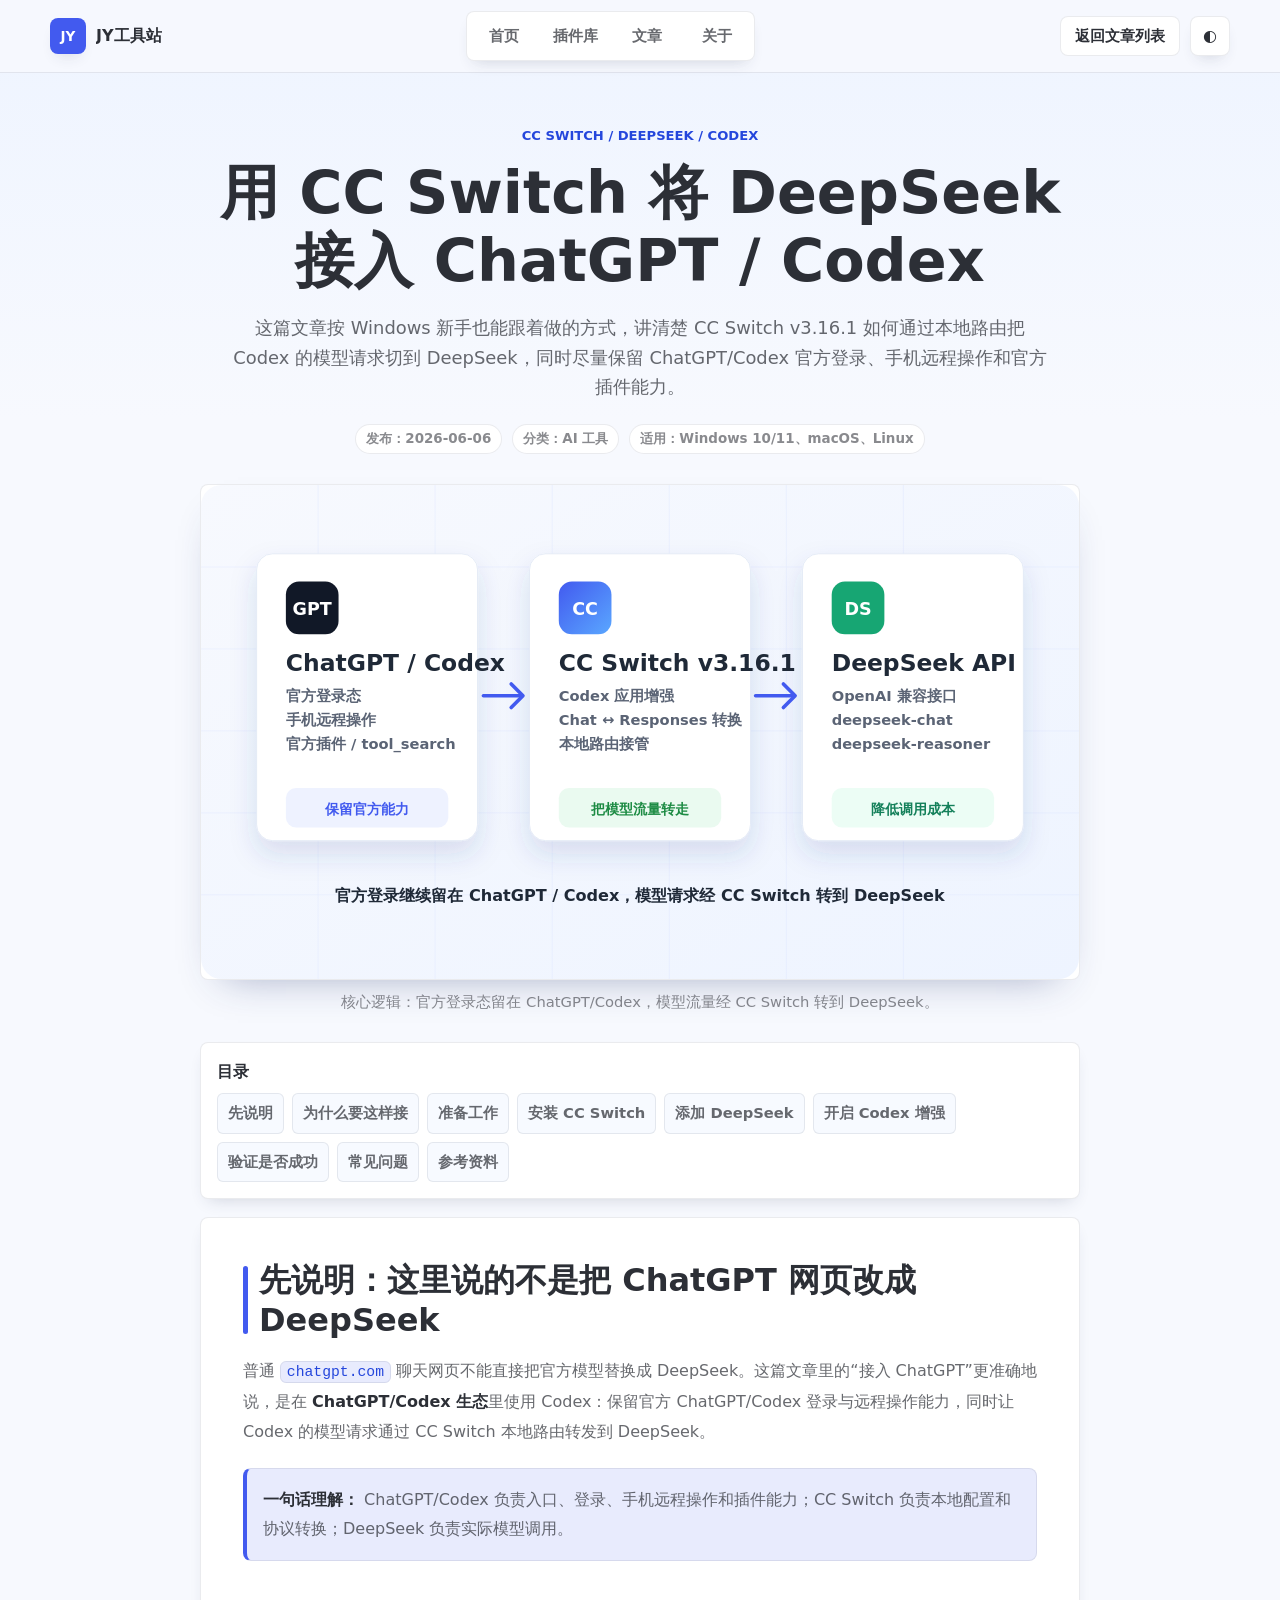
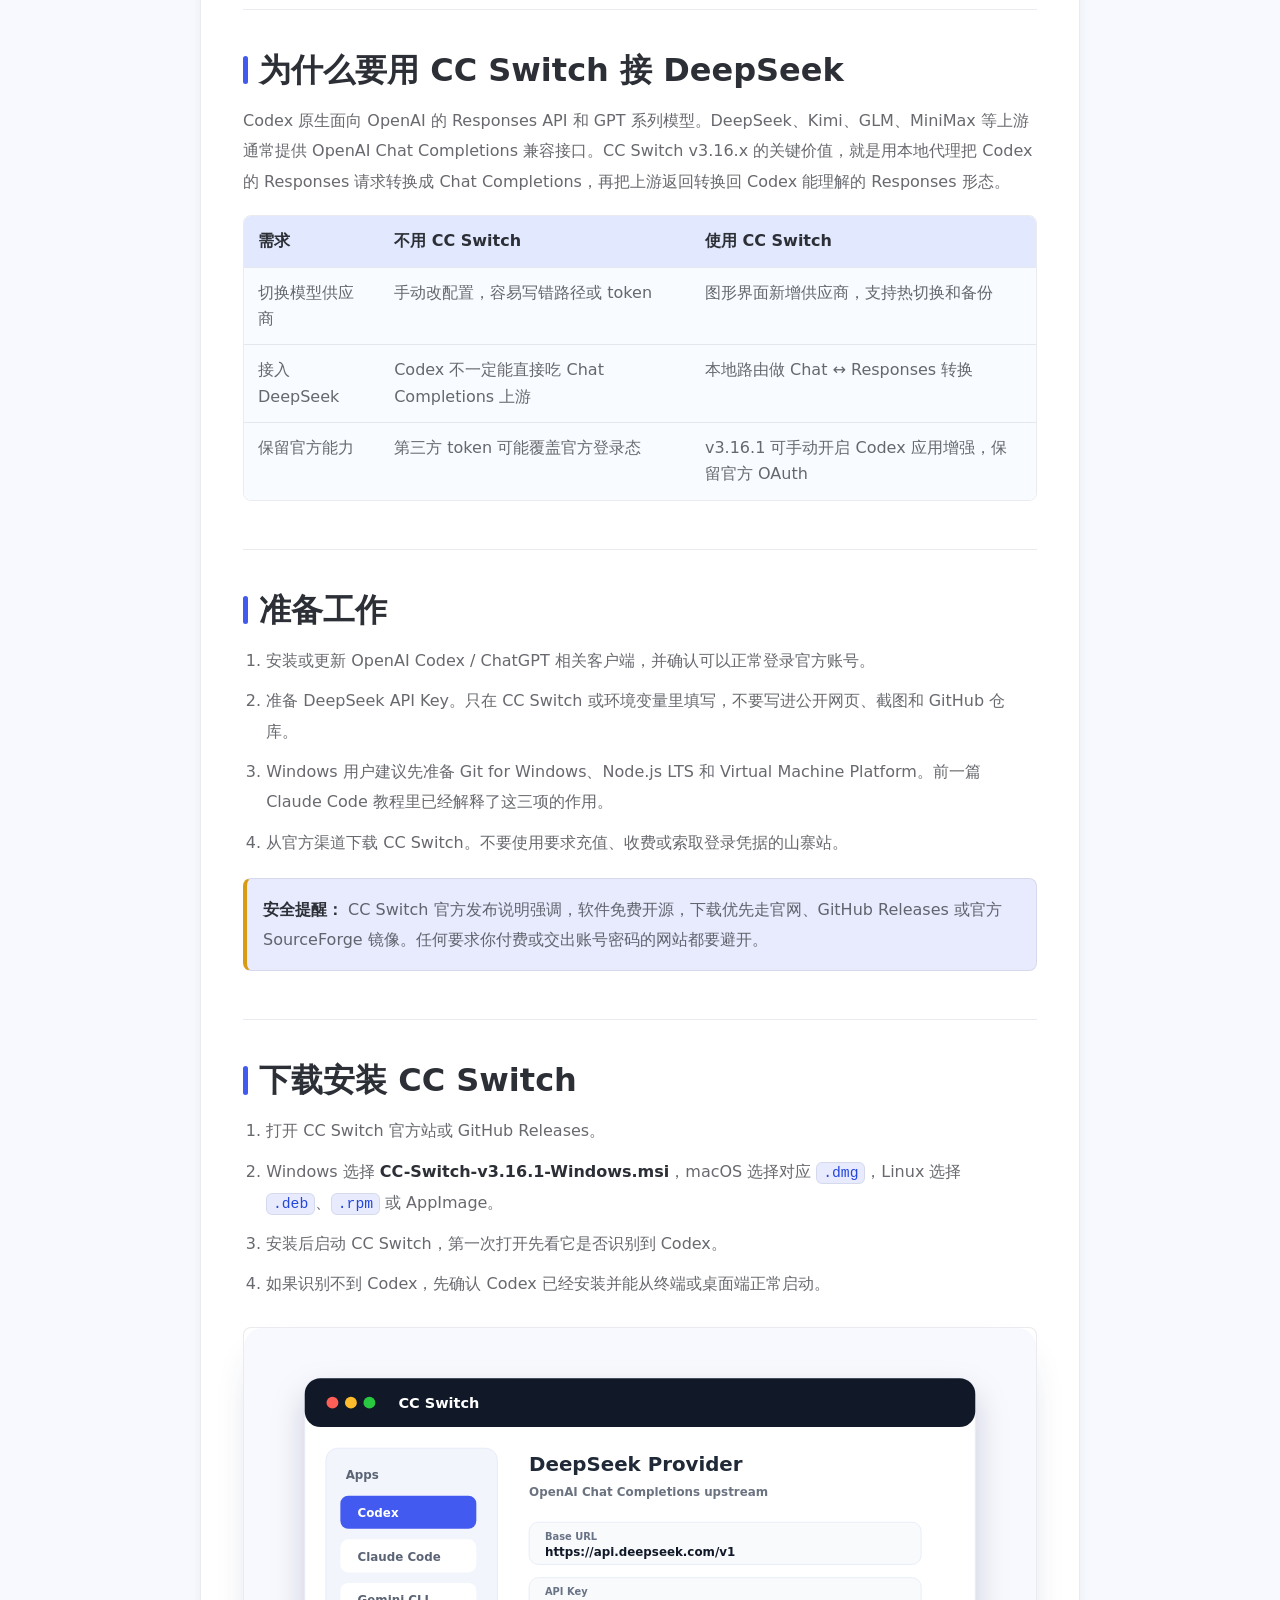
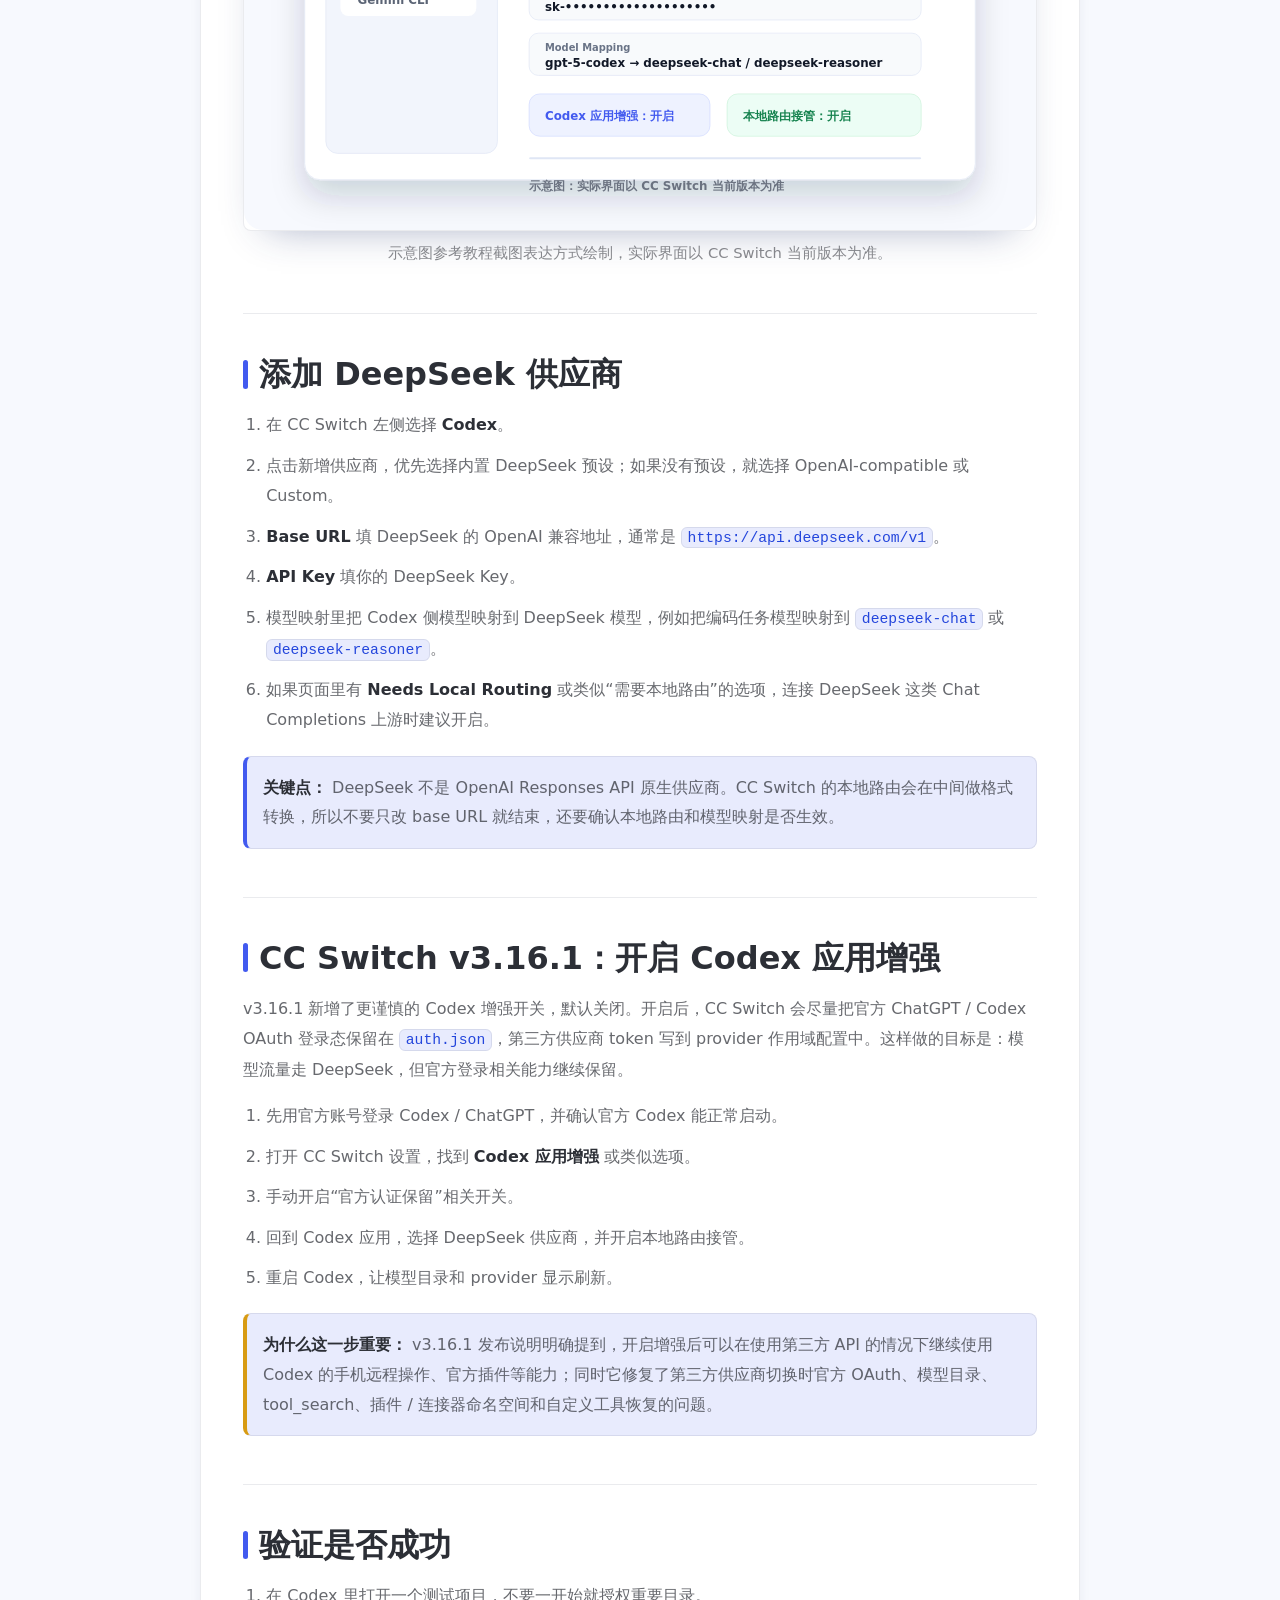
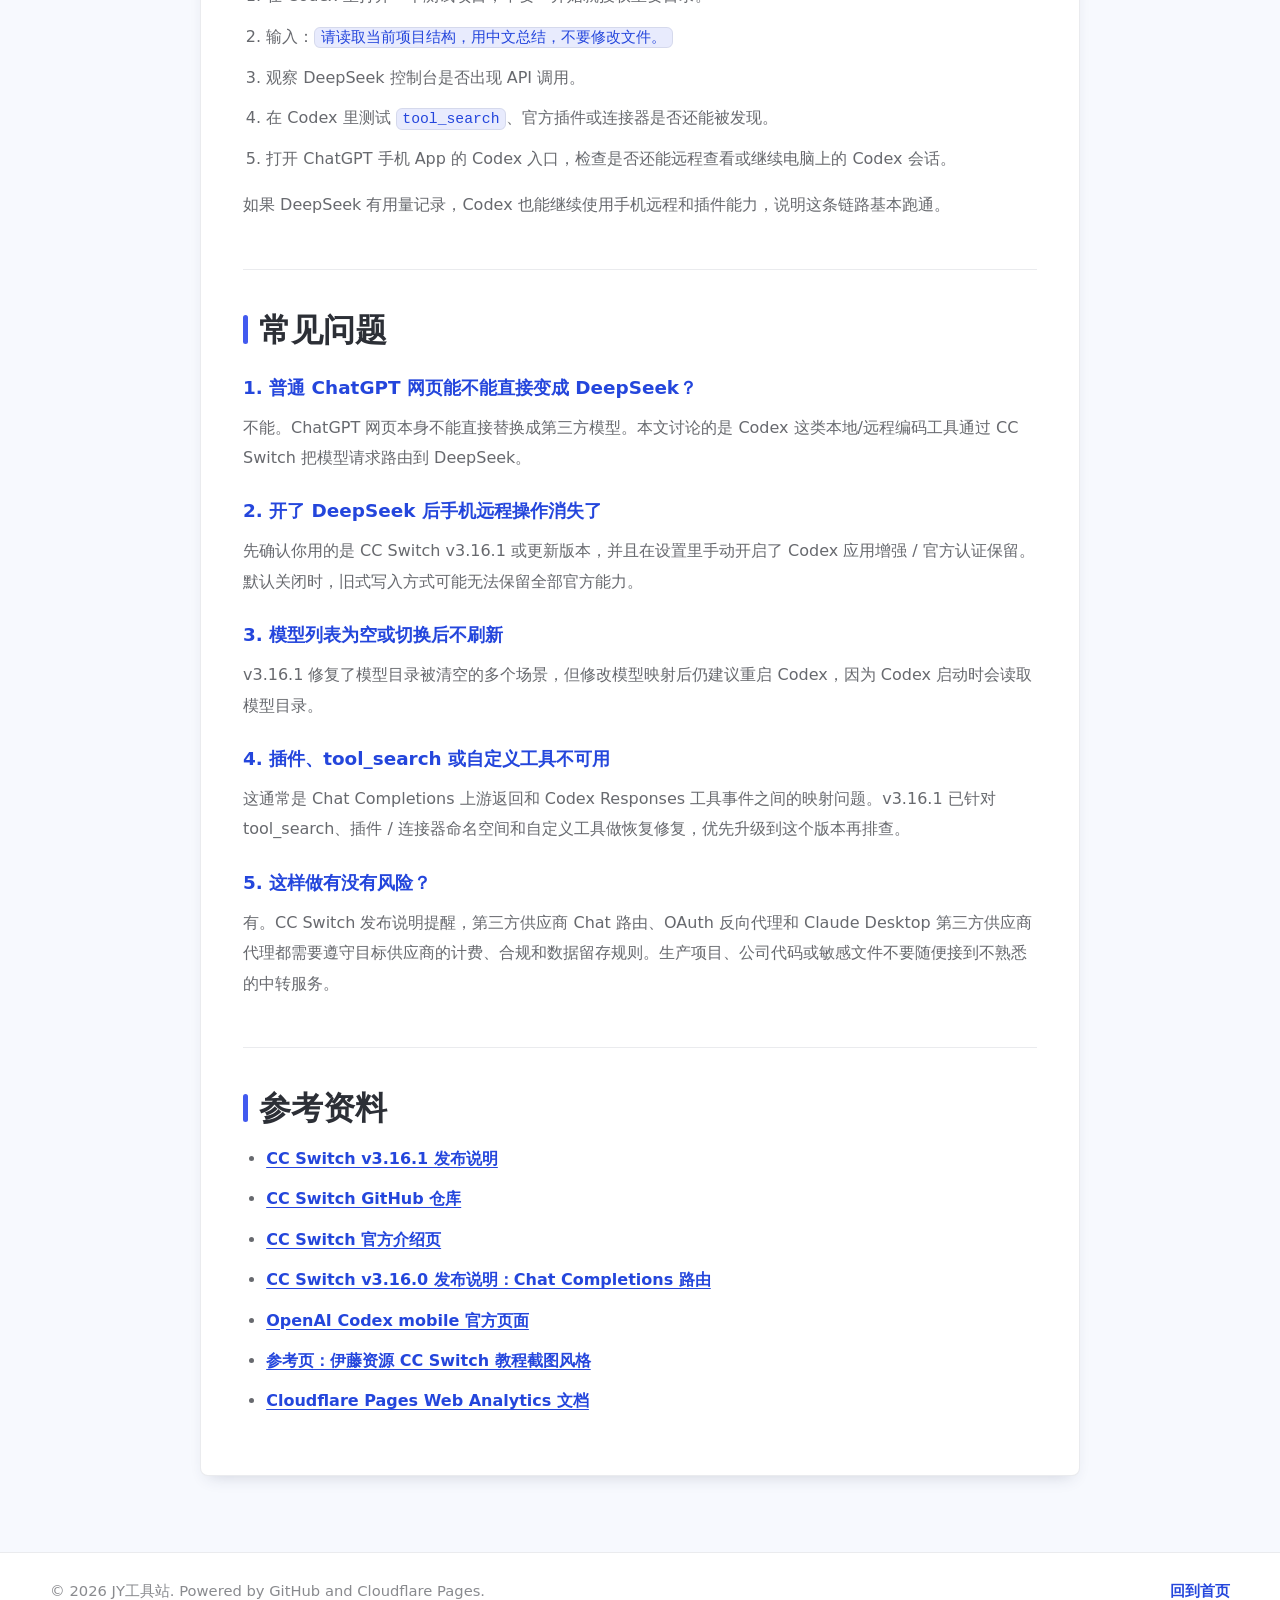
==== posts/cc-switch-deepseek-chatgpt-codex.html @ 10442949 "Add CC Switch DeepSeek Codex article" ====
<!doctype html>
<html lang="zh-CN">
  <head>
    <meta charset="utf-8">
    <meta name="viewport" content="width=device-width, initial-scale=1">
    <meta name="theme-color" content="#f7f9fe">
    <meta
      name="description"
      content="使用 CC Switch v3.16.1 将 DeepSeek 接入 ChatGPT/Codex，并保留 Codex 手机远程操作、官方插件和 tool_search 等能力的图形化教程。"
    >
    <title>CC Switch 将 DeepSeek 接入 ChatGPT/Codex 教程 - JY工具站</title>
    <link rel="stylesheet" href="../assets/styles.css?v=20260606-1">
    <script defer src="../assets/analytics.js?v=20260606-1" data-config="../content/site.json"></script>
    <script>
      (() => {
        const saved = window.localStorage.getItem("jy-theme");
        const prefersDark = window.matchMedia("(prefers-color-scheme: dark)").matches;
        document.documentElement.dataset.theme = saved || (prefersDark ? "dark" : "light");
      })();
    </script>
  </head>
  <body class="article-page">
    <header class="site-header">
      <nav class="nav-wrap article-nav" aria-label="主导航">
        <a class="brand" href="../index.html#home" aria-label="返回首页">
          <span class="brand-mark" aria-hidden="true">JY</span>
          <span class="brand-text">JY工具站</span>
        </a>

        <div class="nav-menu">
          <a href="../index.html#home">首页</a>
          <a href="../index.html#plugins">插件库</a>
          <a href="../index.html#posts">文章</a>
          <a href="../index.html#about">关于</a>
        </div>

        <div class="nav-tools">
          <a class="secondary-action compact-action" href="../index.html#posts">返回文章列表</a>
          <button class="icon-button" id="article-theme-toggle" type="button" aria-label="切换深色模式" title="切换深色模式">
            <span aria-hidden="true">◐</span>
          </button>
        </div>
      </nav>
    </header>

    <main>
      <article class="article-shell">
        <header class="article-hero">
          <p class="eyebrow">CC Switch / DeepSeek / Codex</p>
          <h1>用 CC Switch 将 DeepSeek 接入 ChatGPT / Codex</h1>
          <p class="article-lead">
            这篇文章按 Windows 新手也能跟着做的方式，讲清楚 CC Switch v3.16.1 如何通过本地路由把 Codex 的模型请求切到 DeepSeek，同时尽量保留 ChatGPT/Codex 官方登录、手机远程操作和官方插件能力。
          </p>
          <div class="article-meta">
            <span>发布：2026-06-06</span>
            <span>分类：AI 工具</span>
            <span>适用：Windows 10/11、macOS、Linux</span>
          </div>
        </header>

        <figure class="article-figure">
          <img src="../assets/cc-switch-codex-flow.svg" alt="CC Switch 将 Codex 请求路由到 DeepSeek 的流程图">
          <figcaption>核心逻辑：官方登录态留在 ChatGPT/Codex，模型流量经 CC Switch 转到 DeepSeek。</figcaption>
        </figure>

        <div class="article-layout">
          <aside class="toc-panel" aria-label="文章目录">
            <strong>目录</strong>
            <a href="#clarify">先说明</a>
            <a href="#why">为什么要这样接</a>
            <a href="#prepare">准备工作</a>
            <a href="#install">安装 CC Switch</a>
            <a href="#provider">添加 DeepSeek</a>
            <a href="#enhanced">开启 Codex 增强</a>
            <a href="#verify">验证是否成功</a>
            <a href="#trouble">常见问题</a>
            <a href="#sources">参考资料</a>
          </aside>

          <div class="article-content">
            <section id="clarify">
              <h2>先说明：这里说的不是把 ChatGPT 网页改成 DeepSeek</h2>
              <p>
                普通 <code>chatgpt.com</code> 聊天网页不能直接把官方模型替换成 DeepSeek。这篇文章里的“接入 ChatGPT”更准确地说，是在 <strong>ChatGPT/Codex 生态</strong>里使用 Codex：保留官方 ChatGPT/Codex 登录与远程操作能力，同时让 Codex 的模型请求通过 CC Switch 本地路由转发到 DeepSeek。
              </p>
              <div class="callout">
                <strong>一句话理解：</strong>
                ChatGPT/Codex 负责入口、登录、手机远程操作和插件能力；CC Switch 负责本地配置和协议转换；DeepSeek 负责实际模型调用。
              </div>
            </section>

            <section id="why">
              <h2>为什么要用 CC Switch 接 DeepSeek</h2>
              <p>
                Codex 原生面向 OpenAI 的 Responses API 和 GPT 系列模型。DeepSeek、Kimi、GLM、MiniMax 等上游通常提供 OpenAI Chat Completions 兼容接口。CC Switch v3.16.x 的关键价值，就是用本地代理把 Codex 的 Responses 请求转换成 Chat Completions，再把上游返回转换回 Codex 能理解的 Responses 形态。
              </p>
              <div class="table-wrap">
                <table>
                  <thead>
                    <tr>
                      <th>需求</th>
                      <th>不用 CC Switch</th>
                      <th>使用 CC Switch</th>
                    </tr>
                  </thead>
                  <tbody>
                    <tr>
                      <td>切换模型供应商</td>
                      <td>手动改配置，容易写错路径或 token</td>
                      <td>图形界面新增供应商，支持热切换和备份</td>
                    </tr>
                    <tr>
                      <td>接入 DeepSeek</td>
                      <td>Codex 不一定能直接吃 Chat Completions 上游</td>
                      <td>本地路由做 Chat ↔ Responses 转换</td>
                    </tr>
                    <tr>
                      <td>保留官方能力</td>
                      <td>第三方 token 可能覆盖官方登录态</td>
                      <td>v3.16.1 可手动开启 Codex 应用增强，保留官方 OAuth</td>
                    </tr>
                  </tbody>
                </table>
              </div>
            </section>

            <section id="prepare">
              <h2>准备工作</h2>
              <ol>
                <li>安装或更新 OpenAI Codex / ChatGPT 相关客户端，并确认可以正常登录官方账号。</li>
                <li>准备 DeepSeek API Key。只在 CC Switch 或环境变量里填写，不要写进公开网页、截图和 GitHub 仓库。</li>
                <li>Windows 用户建议先准备 Git for Windows、Node.js LTS 和 Virtual Machine Platform。前一篇 Claude Code 教程里已经解释了这三项的作用。</li>
                <li>从官方渠道下载 CC Switch。不要使用要求充值、收费或索取登录凭据的山寨站。</li>
              </ol>
              <div class="callout warning">
                <strong>安全提醒：</strong>
                CC Switch 官方发布说明强调，软件免费开源，下载优先走官网、GitHub Releases 或官方 SourceForge 镜像。任何要求你付费或交出账号密码的网站都要避开。
              </div>
            </section>

            <section id="install">
              <h2>下载安装 CC Switch</h2>
              <ol>
                <li>打开 CC Switch 官方站或 GitHub Releases。</li>
                <li>Windows 选择 <strong>CC-Switch-v3.16.1-Windows.msi</strong>，macOS 选择对应 <code>.dmg</code>，Linux 选择 <code>.deb</code>、<code>.rpm</code> 或 AppImage。</li>
                <li>安装后启动 CC Switch，第一次打开先看它是否识别到 Codex。</li>
                <li>如果识别不到 Codex，先确认 Codex 已经安装并能从终端或桌面端正常启动。</li>
              </ol>

              <figure class="article-figure">
                <img src="../assets/cc-switch-ui-mock.svg" alt="CC Switch 添加 DeepSeek Provider 和开启 Codex 增强的界面示意">
                <figcaption>示意图参考教程截图表达方式绘制，实际界面以 CC Switch 当前版本为准。</figcaption>
              </figure>
            </section>

            <section id="provider">
              <h2>添加 DeepSeek 供应商</h2>
              <ol>
                <li>在 CC Switch 左侧选择 <strong>Codex</strong>。</li>
                <li>点击新增供应商，优先选择内置 DeepSeek 预设；如果没有预设，就选择 OpenAI-compatible 或 Custom。</li>
                <li><strong>Base URL</strong> 填 DeepSeek 的 OpenAI 兼容地址，通常是 <code>https://api.deepseek.com/v1</code>。</li>
                <li><strong>API Key</strong> 填你的 DeepSeek Key。</li>
                <li>模型映射里把 Codex 侧模型映射到 DeepSeek 模型，例如把编码任务模型映射到 <code>deepseek-chat</code> 或 <code>deepseek-reasoner</code>。</li>
                <li>如果页面里有 <strong>Needs Local Routing</strong> 或类似“需要本地路由”的选项，连接 DeepSeek 这类 Chat Completions 上游时建议开启。</li>
              </ol>
              <div class="callout">
                <strong>关键点：</strong>
                DeepSeek 不是 OpenAI Responses API 原生供应商。CC Switch 的本地路由会在中间做格式转换，所以不要只改 base URL 就结束，还要确认本地路由和模型映射是否生效。
              </div>
            </section>

            <section id="enhanced">
              <h2>CC Switch v3.16.1：开启 Codex 应用增强</h2>
              <p>
                v3.16.1 新增了更谨慎的 Codex 增强开关，默认关闭。开启后，CC Switch 会尽量把官方 ChatGPT / Codex OAuth 登录态保留在 <code>auth.json</code>，第三方供应商 token 写到 provider 作用域配置中。这样做的目标是：模型流量走 DeepSeek，但官方登录相关能力继续保留。
              </p>
              <ol>
                <li>先用官方账号登录 Codex / ChatGPT，并确认官方 Codex 能正常启动。</li>
                <li>打开 CC Switch 设置，找到 <strong>Codex 应用增强</strong> 或类似选项。</li>
                <li>手动开启“官方认证保留”相关开关。</li>
                <li>回到 Codex 应用，选择 DeepSeek 供应商，并开启本地路由接管。</li>
                <li>重启 Codex，让模型目录和 provider 显示刷新。</li>
              </ol>
              <div class="callout warning">
                <strong>为什么这一步重要：</strong>
                v3.16.1 发布说明明确提到，开启增强后可以在使用第三方 API 的情况下继续使用 Codex 的手机远程操作、官方插件等能力；同时它修复了第三方供应商切换时官方 OAuth、模型目录、tool_search、插件 / 连接器命名空间和自定义工具恢复的问题。
              </div>
            </section>

            <section id="verify">
              <h2>验证是否成功</h2>
              <ol>
                <li>在 Codex 里打开一个测试项目，不要一开始就授权重要目录。</li>
                <li>输入：<code>请读取当前项目结构，用中文总结，不要修改文件。</code></li>
                <li>观察 DeepSeek 控制台是否出现 API 调用。</li>
                <li>在 Codex 里测试 <code>tool_search</code>、官方插件或连接器是否还能被发现。</li>
                <li>打开 ChatGPT 手机 App 的 Codex 入口，检查是否还能远程查看或继续电脑上的 Codex 会话。</li>
              </ol>
              <p>
                如果 DeepSeek 有用量记录，Codex 也能继续使用手机远程和插件能力，说明这条链路基本跑通。
              </p>
            </section>

            <section id="trouble">
              <h2>常见问题</h2>
              <h3>1. 普通 ChatGPT 网页能不能直接变成 DeepSeek？</h3>
              <p>
                不能。ChatGPT 网页本身不能直接替换成第三方模型。本文讨论的是 Codex 这类本地/远程编码工具通过 CC Switch 把模型请求路由到 DeepSeek。
              </p>

              <h3>2. 开了 DeepSeek 后手机远程操作消失了</h3>
              <p>
                先确认你用的是 CC Switch v3.16.1 或更新版本，并且在设置里手动开启了 Codex 应用增强 / 官方认证保留。默认关闭时，旧式写入方式可能无法保留全部官方能力。
              </p>

              <h3>3. 模型列表为空或切换后不刷新</h3>
              <p>
                v3.16.1 修复了模型目录被清空的多个场景，但修改模型映射后仍建议重启 Codex，因为 Codex 启动时会读取模型目录。
              </p>

              <h3>4. 插件、tool_search 或自定义工具不可用</h3>
              <p>
                这通常是 Chat Completions 上游返回和 Codex Responses 工具事件之间的映射问题。v3.16.1 已针对 tool_search、插件 / 连接器命名空间和自定义工具做恢复修复，优先升级到这个版本再排查。
              </p>

              <h3>5. 这样做有没有风险？</h3>
              <p>
                有。CC Switch 发布说明提醒，第三方供应商 Chat 路由、OAuth 反向代理和 Claude Desktop 第三方供应商代理都需要遵守目标供应商的计费、合规和数据留存规则。生产项目、公司代码或敏感文件不要随便接到不熟悉的中转服务。
              </p>
            </section>

            <section id="sources">
              <h2>参考资料</h2>
              <ul class="source-list">
                <li><a href="https://sourceforge.net/projects/cc-switch.mirror/files/v3.16.1/" target="_blank" rel="noopener">CC Switch v3.16.1 发布说明</a></li>
                <li><a href="https://github.com/farion1231/cc-switch" target="_blank" rel="noopener">CC Switch GitHub 仓库</a></li>
                <li><a href="https://cc-switch.cc/" target="_blank" rel="noopener">CC Switch 官方介绍页</a></li>
                <li><a href="https://github.com/farion1231/cc-switch/blob/main/docs/release-notes/v3.16.0-en.md" target="_blank" rel="noopener">CC Switch v3.16.0 发布说明：Chat Completions 路由</a></li>
                <li><a href="https://chatgpt.com/codex/mobile/" target="_blank" rel="noopener">OpenAI Codex mobile 官方页面</a></li>
                <li><a href="https://www.ytzy.net/2061.html" target="_blank" rel="noopener">参考页：伊藤资源 CC Switch 教程截图风格</a></li>
                <li><a href="https://developers.cloudflare.com/pages/how-to/web-analytics/" target="_blank" rel="noopener">Cloudflare Pages Web Analytics 文档</a></li>
              </ul>
            </section>
          </div>
        </div>
      </article>
    </main>

    <footer class="site-footer">
      <div class="page-width footer-inner">
        <span>© 2026 JY工具站. Powered by GitHub and Cloudflare Pages.</span>
        <a href="../index.html#home">回到首页</a>
      </div>
    </footer>

    <script>
      (() => {
        const toggle = document.querySelector("#article-theme-toggle");
        const meta = document.querySelector('meta[name="theme-color"]');
        const setTheme = (theme) => {
          document.documentElement.dataset.theme = theme;
          window.localStorage.setItem("jy-theme", theme);
          meta?.setAttribute("content", theme === "dark" ? "#18171d" : "#f7f9fe");
        };
        toggle?.addEventListener("click", () => {
          const next = document.documentElement.dataset.theme === "dark" ? "light" : "dark";
          setTheme(next);
        });
      })();
    </script>
  </body>
</html>
---- assets/styles.css ----
:root {
  color-scheme: light;
  --theme: #425aef;
  --theme-deep: #2446dc;
  --theme-soft: rgba(66, 90, 239, 0.12);
  --background: #f7f9fe;
  --background-tint: #eef4ff;
  --card-bg: #ffffff;
  --text: #2c2f36;
  --second-text: rgba(44, 47, 54, 0.72);
  --muted-text: rgba(44, 47, 54, 0.56);
  --line: rgba(56, 64, 86, 0.1);
  --shadow: 0 8px 16px -8px rgba(42, 52, 80, 0.2);
  --shadow-strong: 0 18px 40px -24px rgba(36, 54, 110, 0.45);
  --radius: 8px;
  --header-h: 72px;
  --page: min(1180px, calc(100vw - 40px));
}

[data-theme="dark"] {
  color-scheme: dark;
  --theme: #f2b94b;
  --theme-deep: #d79a21;
  --theme-soft: rgba(242, 185, 75, 0.14);
  --background: #18171d;
  --background-tint: #211f27;
  --card-bg: #1f2027;
  --text: #f7f7fa;
  --second-text: #c9cad7;
  --muted-text: #9ea0b5;
  --line: rgba(255, 255, 255, 0.11);
  --shadow: 0 10px 22px -12px rgba(0, 0, 0, 0.55);
  --shadow-strong: 0 18px 44px -24px rgba(0, 0, 0, 0.75);
}

* {
  box-sizing: border-box;
}

html {
  scroll-behavior: smooth;
}

body {
  margin: 0;
  min-width: 320px;
  background:
    linear-gradient(180deg, var(--background-tint) 0, var(--background) 360px),
    var(--background);
  color: var(--text);
  font-family:
    Inter, ui-sans-serif, system-ui, -apple-system, BlinkMacSystemFont, "Segoe UI",
    "PingFang SC", "Microsoft YaHei", sans-serif;
  font-size: 16px;
  line-height: 1.65;
  overflow-x: hidden;
}

a {
  color: inherit;
  text-decoration: none;
}

button,
input {
  font: inherit;
}

code {
  padding: 0.12rem 0.36rem;
  border: 1px solid var(--line);
  border-radius: 6px;
  background: var(--theme-soft);
  color: var(--theme-deep);
  font-size: 0.92em;
}

.sr-only {
  position: absolute;
  width: 1px;
  height: 1px;
  padding: 0;
  margin: -1px;
  overflow: hidden;
  clip: rect(0, 0, 0, 0);
  white-space: nowrap;
  border: 0;
}

.page-width {
  width: var(--page);
  margin: 0 auto;
}

.site-header {
  position: sticky;
  top: 0;
  z-index: 20;
  border-bottom: 1px solid var(--line);
  background: color-mix(in srgb, var(--background) 86%, transparent);
  backdrop-filter: blur(18px);
}

.nav-wrap {
  width: var(--page);
  height: var(--header-h);
  margin: 0 auto;
  display: grid;
  grid-template-columns: auto 1fr auto;
  align-items: center;
  gap: 20px;
}

.brand {
  display: inline-flex;
  align-items: center;
  gap: 10px;
  min-width: 0;
  font-weight: 800;
}

.brand-mark {
  display: grid;
  width: 36px;
  height: 36px;
  place-items: center;
  border-radius: var(--radius);
  background: var(--theme);
  color: #fff;
  font-size: 0.85rem;
  letter-spacing: 0;
  box-shadow: var(--shadow);
}

.brand-text {
  overflow: hidden;
  text-overflow: ellipsis;
  white-space: nowrap;
}

.nav-menu {
  justify-self: center;
  display: inline-flex;
  align-items: center;
  gap: 4px;
  padding: 4px;
  border: 1px solid var(--line);
  border-radius: var(--radius);
  background: var(--card-bg);
  box-shadow: var(--shadow);
}

.nav-menu a {
  min-width: 66px;
  padding: 8px 12px;
  border-radius: 6px;
  color: var(--second-text);
  font-size: 0.94rem;
  font-weight: 700;
  text-align: center;
}

.nav-menu a:hover,
.nav-menu a:focus-visible {
  background: var(--theme-soft);
  color: var(--theme-deep);
  outline: none;
}

.nav-tools {
  display: inline-flex;
  align-items: center;
  gap: 10px;
}

.search-box input {
  width: 190px;
  height: 40px;
  border: 1px solid var(--line);
  border-radius: var(--radius);
  background: var(--card-bg);
  color: var(--text);
  outline: none;
  padding: 0 12px;
  box-shadow: var(--shadow);
}

.search-box input:focus {
  border-color: var(--theme);
}

.icon-button,
.nav-toggle {
  border: 1px solid var(--line);
  background: var(--card-bg);
  color: var(--text);
  border-radius: var(--radius);
  cursor: pointer;
  box-shadow: var(--shadow);
}

.icon-button {
  width: 40px;
  height: 40px;
  display: grid;
  place-items: center;
}

.nav-toggle {
  display: none;
  width: 42px;
  height: 42px;
  padding: 10px;
  gap: 4px;
}

.nav-toggle span:not(.sr-only) {
  display: block;
  height: 2px;
  border-radius: 2px;
  background: var(--text);
}

.hero-section {
  padding: 64px 0 24px;
}

.hero-grid {
  display: grid;
  grid-template-columns: minmax(0, 0.92fr) minmax(360px, 1fr);
  align-items: center;
  gap: 34px;
}

.eyebrow {
  margin: 0 0 12px;
  color: var(--theme-deep);
  font-size: 0.82rem;
  font-weight: 900;
  letter-spacing: 0;
  text-transform: uppercase;
}

.hero-copy h1,
.section-heading h2,
.about-grid h2 {
  margin: 0;
  line-height: 1.12;
  letter-spacing: 0;
}

.hero-copy h1 {
  max-width: 720px;
  font-size: clamp(2.6rem, 6vw, 5.4rem);
}

.hero-tagline {
  margin: 18px 0 0;
  max-width: 680px;
  color: var(--text);
  font-size: clamp(1.2rem, 2.2vw, 1.7rem);
  font-weight: 800;
  line-height: 1.35;
}

.hero-intro {
  max-width: 640px;
  margin: 16px 0 0;
  color: var(--second-text);
  font-size: 1.05rem;
}

.hero-actions {
  display: flex;
  flex-wrap: wrap;
  gap: 12px;
  margin-top: 28px;
}

.primary-action,
.secondary-action,
.download-link,
.text-link {
  display: inline-flex;
  align-items: center;
  justify-content: center;
  min-height: 42px;
  border-radius: var(--radius);
  font-weight: 800;
}

.primary-action,
.download-link {
  background: var(--theme);
  color: #fff;
  box-shadow: 0 12px 20px -14px var(--theme);
}

.primary-action,
.secondary-action {
  padding: 0 18px;
}

.secondary-action {
  border: 1px solid var(--line);
  background: var(--card-bg);
  color: var(--text);
}

.hero-visual {
  position: relative;
  overflow: hidden;
  min-height: 390px;
  border: 1px solid var(--line);
  border-radius: var(--radius);
  background: var(--card-bg);
  box-shadow: var(--shadow-strong);
}

.hero-visual canvas {
  display: block;
  width: 100%;
  height: 390px;
}

.visual-caption {
  position: absolute;
  right: 16px;
  bottom: 16px;
  left: 16px;
  display: grid;
  grid-template-columns: repeat(3, 1fr);
  gap: 8px;
}

.visual-caption span {
  min-width: 0;
  padding: 8px 10px;
  border: 1px solid var(--line);
  border-radius: 6px;
  background: color-mix(in srgb, var(--card-bg) 88%, transparent);
  color: var(--second-text);
  font-size: 0.82rem;
  font-weight: 800;
  text-align: center;
  white-space: nowrap;
}

.status-strip {
  display: grid;
  grid-template-columns: repeat(4, 1fr);
  gap: 12px;
  padding: 10px 0 44px;
}

.status-item {
  min-width: 0;
  padding: 18px;
  border: 1px solid var(--line);
  border-radius: var(--radius);
  background: var(--card-bg);
  box-shadow: var(--shadow);
}

.status-number {
  display: block;
  overflow: hidden;
  color: var(--text);
  font-size: clamp(1.2rem, 2vw, 1.6rem);
  font-weight: 900;
  line-height: 1.2;
  text-overflow: ellipsis;
  white-space: nowrap;
}

.status-label {
  color: var(--muted-text);
  font-size: 0.9rem;
  font-weight: 700;
}

.page-section {
  padding: 66px 0;
}

.page-section.tinted {
  background: color-mix(in srgb, var(--theme-soft) 55%, transparent);
}

.section-heading {
  display: grid;
  grid-template-columns: minmax(0, 1fr) minmax(240px, 420px);
  align-items: end;
  gap: 24px;
  margin-bottom: 24px;
}

.section-heading h2,
.about-grid h2 {
  font-size: clamp(2rem, 4vw, 3.2rem);
}

.section-heading p:not(.eyebrow) {
  margin: 0;
  color: var(--second-text);
}

.plugin-grid,
.post-grid {
  display: grid;
  gap: 16px;
}

.plugin-grid {
  grid-template-columns: repeat(3, minmax(0, 1fr));
}

.post-grid {
  grid-template-columns: repeat(2, minmax(0, 1fr));
}

.plugin-card,
.post-card,
.guide-panel {
  min-width: 0;
  border: 1px solid var(--line);
  border-radius: var(--radius);
  background: var(--card-bg);
  box-shadow: var(--shadow);
}

.plugin-card,
.post-card {
  display: flex;
  flex-direction: column;
  min-height: 260px;
  padding: 18px;
}

.plugin-topline,
.post-topline {
  display: flex;
  align-items: center;
  justify-content: space-between;
  gap: 12px;
  margin-bottom: 16px;
}

.plugin-icon {
  display: grid;
  width: 44px;
  height: 44px;
  flex: 0 0 auto;
  place-items: center;
  border-radius: var(--radius);
  background: var(--theme-soft);
  color: var(--theme-deep);
  font-weight: 900;
}

.plugin-version,
.post-category {
  max-width: 46%;
  padding: 5px 8px;
  border: 1px solid var(--line);
  border-radius: 999px;
  color: var(--muted-text);
  font-size: 0.78rem;
  font-weight: 800;
  overflow: hidden;
  text-overflow: ellipsis;
  white-space: nowrap;
}

.plugin-card h3,
.post-card h3,
.guide-panel h3 {
  margin: 0;
  color: var(--text);
  font-size: 1.2rem;
  line-height: 1.3;
}

.plugin-card p,
.post-card p {
  margin: 10px 0 0;
  color: var(--second-text);
}

.tag-row {
  display: flex;
  flex-wrap: wrap;
  gap: 7px;
  margin-top: 16px;
}

.tag-row span,
.platform-pill {
  border-radius: 999px;
  background: var(--theme-soft);
  color: var(--theme-deep);
  font-size: 0.78rem;
  font-weight: 800;
}

.tag-row span {
  padding: 4px 8px;
}

.platform-pill {
  display: inline-flex;
  width: fit-content;
  margin-top: 14px;
  padding: 5px 9px;
}

.card-footer {
  display: flex;
  align-items: center;
  justify-content: space-between;
  gap: 12px;
  margin-top: auto;
  padding-top: 18px;
}

.updated-at,
.post-date {
  color: var(--muted-text);
  font-size: 0.86rem;
  font-weight: 700;
}

.download-link {
  min-width: 82px;
  padding: 0 12px;
}

.download-link[aria-disabled="true"],
.text-link[aria-disabled="true"] {
  pointer-events: none;
  opacity: 0.55;
}

.text-link {
  min-width: 74px;
  padding: 0 12px;
  border: 1px solid var(--line);
  color: var(--theme-deep);
}

.empty-state {
  grid-column: 1 / -1;
  padding: 26px;
  border: 1px dashed var(--line);
  border-radius: var(--radius);
  color: var(--second-text);
  text-align: center;
}

.about-grid {
  display: grid;
  grid-template-columns: minmax(0, 1fr) minmax(320px, 0.78fr);
  gap: 24px;
  align-items: start;
}

.about-text {
  max-width: 720px;
  color: var(--second-text);
  font-size: 1.06rem;
}

.social-links {
  display: flex;
  flex-wrap: wrap;
  gap: 10px;
  margin-top: 24px;
}

.social-links a {
  padding: 9px 12px;
  border: 1px solid var(--line);
  border-radius: var(--radius);
  background: var(--card-bg);
  color: var(--text);
  font-weight: 800;
  box-shadow: var(--shadow);
}

.guide-panel {
  padding: 22px;
}

.guide-panel ul {
  margin: 14px 0 0;
  padding-left: 1.15rem;
  color: var(--second-text);
}

.guide-panel li + li {
  margin-top: 9px;
}

.analytics-panel {
  display: grid;
  gap: 12px;
}

.analytics-panel p {
  margin: 0;
  color: var(--second-text);
  line-height: 1.75;
}

.status-badge {
  justify-self: start;
  display: inline-flex;
  align-items: center;
  min-height: 30px;
  padding: 0 10px;
  border: 1px solid var(--line);
  border-radius: 999px;
  background: var(--theme-soft);
  color: var(--theme-deep);
  font-size: 0.84rem;
  font-weight: 900;
}

.site-footer {
  border-top: 1px solid var(--line);
  background: var(--card-bg);
}

.footer-inner {
  min-height: 76px;
  display: flex;
  align-items: center;
  justify-content: space-between;
  gap: 16px;
  color: var(--muted-text);
  font-size: 0.92rem;
}

.footer-inner a {
  color: var(--theme-deep);
  font-weight: 800;
}

.article-page {
  background:
    linear-gradient(180deg, var(--background-tint) 0, var(--background) 420px),
    var(--background);
}

.article-nav {
  grid-template-columns: auto 1fr auto;
}

.compact-action {
  min-height: 40px;
  padding: 0 14px;
  font-size: 0.92rem;
}

.article-shell {
  width: min(980px, calc(100vw - 40px));
  margin: 0 auto;
  padding: 52px 0 76px;
}

.article-hero {
  max-width: 880px;
  margin: 0 auto 30px;
  text-align: center;
}

.article-hero h1 {
  margin: 0;
  color: var(--text);
  font-size: clamp(2rem, 4.6vw, 3.7rem);
  line-height: 1.16;
  letter-spacing: 0;
}

.article-lead {
  max-width: 820px;
  margin: 18px auto 0;
  color: var(--second-text);
  font-size: 1.12rem;
}

.article-meta {
  display: flex;
  flex-wrap: wrap;
  justify-content: center;
  gap: 10px;
  margin-top: 22px;
}

.article-meta span,
.video-badge {
  display: inline-flex;
  align-items: center;
  min-height: 30px;
  padding: 0 10px;
  border: 1px solid var(--line);
  border-radius: 999px;
  background: var(--card-bg);
  color: var(--muted-text);
  font-size: 0.84rem;
  font-weight: 800;
}

.article-video {
  max-width: 880px;
  margin: 28px auto;
}

.article-figure {
  max-width: 880px;
  margin: 28px auto;
}

.article-figure img {
  display: block;
  width: 100%;
  height: auto;
  border: 1px solid var(--line);
  border-radius: var(--radius);
  background: var(--card-bg);
  box-shadow: var(--shadow-strong);
}

.article-figure figcaption {
  margin-top: 10px;
  color: var(--muted-text);
  font-size: 0.92rem;
  text-align: center;
}

.video-shell {
  overflow: hidden;
  border: 1px solid var(--line);
  border-radius: var(--radius);
  background: #0f172a;
  box-shadow: var(--shadow-strong);
}

.video-frame {
  display: block;
  width: 100%;
  aspect-ratio: 16 / 9;
  border: 0;
  background: #0f172a;
}

video.video-frame {
  height: auto;
  object-fit: contain;
}

.video-placeholder {
  display: grid;
  min-height: clamp(220px, 42vw, 430px);
  place-items: center;
  padding: 28px;
  color: #fff;
  text-align: center;
  background:
    linear-gradient(135deg, rgba(66, 90, 239, 0.78), rgba(9, 21, 51, 0.92)),
    repeating-linear-gradient(
      90deg,
      rgba(255, 255, 255, 0.07) 0,
      rgba(255, 255, 255, 0.07) 1px,
      transparent 1px,
      transparent 34px
    );
}

.video-placeholder h2 {
  max-width: 760px;
  margin: 14px auto 0;
  font-size: clamp(1.8rem, 4vw, 3.4rem);
  line-height: 1.16;
}

.video-placeholder p {
  max-width: 660px;
  margin: 12px auto 0;
  color: rgba(255, 255, 255, 0.82);
}

.video-badge {
  border-color: rgba(255, 255, 255, 0.22);
  background: rgba(255, 255, 255, 0.12);
  color: #fff;
}

.video-note {
  margin: 10px 0 0;
  color: var(--muted-text);
  font-size: 0.92rem;
}

.video-fallback-card {
  margin-top: 12px;
  padding: 16px;
  border: 1px dashed var(--line);
  border-radius: var(--radius);
  background: var(--card-bg);
  color: var(--second-text);
  box-shadow: var(--shadow);
}

.video-fallback-card p {
  margin: 10px 0 0;
}

.video-fallback-card a {
  color: var(--theme-deep);
  font-weight: 800;
  text-decoration: underline;
  text-underline-offset: 3px;
}

.article-layout {
  display: grid;
  grid-template-columns: 1fr;
  gap: 18px;
  align-items: start;
  max-width: 880px;
  margin: 0 auto;
}

.toc-panel {
  position: static;
  display: flex;
  flex-wrap: wrap;
  gap: 8px;
  padding: 16px;
  border: 1px solid var(--line);
  border-radius: var(--radius);
  background: var(--card-bg);
  box-shadow: var(--shadow);
}

.toc-panel strong {
  flex: 0 0 100%;
  color: var(--text);
}

.toc-panel a {
  padding: 7px 10px;
  border: 1px solid var(--line);
  border-radius: 6px;
  background: color-mix(in srgb, var(--background-tint) 48%, var(--card-bg));
  color: var(--second-text);
  font-size: 0.92rem;
  font-weight: 800;
}

.toc-panel a:hover,
.toc-panel a:focus-visible {
  background: var(--theme-soft);
  color: var(--theme-deep);
  outline: none;
}

.article-content {
  min-width: 0;
  padding: clamp(22px, 4vw, 42px);
  border: 1px solid var(--line);
  border-radius: var(--radius);
  background: var(--card-bg);
  box-shadow: var(--shadow);
}

.article-content section {
  scroll-margin-top: calc(var(--header-h) + 24px);
}

.article-content section + section {
  margin-top: 48px;
  padding-top: 40px;
  border-top: 1px solid var(--line);
}

.article-content h2,
.article-content h3 {
  color: var(--text);
  line-height: 1.25;
  letter-spacing: 0;
}

.article-content h2 {
  position: relative;
  margin: 0 0 16px;
  padding-left: 16px;
  font-size: clamp(1.45rem, 3vw, 2rem);
}

.article-content h2::before {
  position: absolute;
  top: 0.18em;
  bottom: 0.18em;
  left: 0;
  width: 5px;
  border-radius: 999px;
  background: var(--theme);
  content: "";
}

.article-content h3 {
  margin: 26px 0 10px;
  color: var(--theme-deep);
  font-size: 1.15rem;
}

.article-content p,
.article-content li {
  color: var(--second-text);
  line-height: 1.9;
}

.article-content a {
  color: var(--theme-deep);
  font-weight: 800;
  text-decoration: underline;
  text-underline-offset: 3px;
}

.article-content strong {
  color: var(--text);
}

.article-content p {
  margin: 14px 0;
}

.article-content ol,
.article-content ul {
  margin: 16px 0;
  padding-left: 1.45rem;
}

.article-content li + li {
  margin-top: 10px;
}

.article-content pre {
  overflow-x: auto;
  margin: 18px 0;
  padding: 16px;
  border: 1px solid var(--line);
  border-radius: var(--radius);
  background: color-mix(in srgb, var(--background-tint) 78%, var(--card-bg));
}

.article-content pre code {
  display: block;
  padding: 0;
  border: 0;
  background: transparent;
  color: var(--text);
  font-size: 0.9rem;
  line-height: 1.65;
  white-space: pre;
}

.table-wrap {
  overflow-x: auto;
  margin: 18px 0;
  border: 1px solid var(--line);
  border-radius: var(--radius);
}

.article-content table {
  width: 100%;
  min-width: 620px;
  border-collapse: collapse;
  background: color-mix(in srgb, var(--background-tint) 40%, var(--card-bg));
}

.article-content th,
.article-content td {
  padding: 12px 14px;
  border-bottom: 1px solid var(--line);
  color: var(--second-text);
  text-align: left;
  vertical-align: top;
}

.article-content th {
  background: var(--theme-soft);
  color: var(--text);
  font-weight: 900;
}

.article-content tr:last-child td {
  border-bottom: 0;
}

.callout {
  margin: 20px 0;
  padding: 16px;
  border: 1px solid var(--line);
  border-left: 4px solid var(--theme);
  border-radius: var(--radius);
  background: var(--theme-soft);
  color: var(--second-text);
  line-height: 1.85;
}

.callout.warning {
  border-left-color: #d89b13;
}

.source-list a {
  color: var(--theme-deep);
  font-weight: 800;
  text-decoration: underline;
  text-underline-offset: 3px;
}

.noscript-warning {
  position: fixed;
  right: 16px;
  bottom: 16px;
  z-index: 40;
  max-width: 320px;
  padding: 14px;
  border: 1px solid var(--line);
  border-radius: var(--radius);
  background: var(--card-bg);
  box-shadow: var(--shadow);
}

@media (max-width: 980px) {
  :root {
    --page: min(100vw - 28px, 760px);
  }

  .nav-wrap {
    grid-template-columns: auto auto;
  }

  .nav-toggle {
    justify-self: end;
    display: grid;
  }

  .nav-menu,
  .nav-tools {
    display: none;
  }

  .nav-wrap.nav-open .nav-menu,
  .nav-wrap.nav-open .nav-tools {
    grid-column: 1 / -1;
    display: grid;
    width: 100%;
  }

  .nav-wrap.nav-open {
    height: auto;
    padding: 14px 0;
  }

  .nav-wrap.nav-open .nav-menu {
    justify-self: stretch;
    grid-template-columns: repeat(4, 1fr);
  }

  .nav-wrap.nav-open .nav-tools {
    grid-template-columns: 1fr auto;
  }

  .search-box input {
    width: 100%;
  }

  .hero-section {
    padding-top: 46px;
  }

  .hero-grid,
  .about-grid,
  .section-heading,
  .article-layout {
    grid-template-columns: 1fr;
  }

  .article-nav {
    grid-template-columns: auto 1fr;
  }

  .article-nav .nav-menu {
    display: none;
  }

  .article-nav .nav-tools {
    display: inline-flex;
    justify-self: end;
  }

  .toc-panel {
    position: static;
    grid-template-columns: repeat(4, minmax(0, 1fr));
  }

  .toc-panel strong {
    grid-column: 1 / -1;
  }

  .hero-grid {
    gap: 26px;
  }

  .hero-visual {
    min-height: 320px;
  }

  .hero-visual canvas {
    height: 320px;
  }

  .plugin-grid {
    grid-template-columns: repeat(2, minmax(0, 1fr));
  }

  .status-strip {
    grid-template-columns: repeat(2, 1fr);
  }
}

@media (max-width: 640px) {
  :root {
    --page: min(100vw - 24px, 560px);
    --header-h: 64px;
  }

  body {
    font-size: 15px;
  }

  .brand-mark {
    width: 34px;
    height: 34px;
  }

  .nav-wrap.nav-open .nav-menu {
    grid-template-columns: repeat(2, 1fr);
  }

  .hero-section {
    padding-top: 34px;
  }

  .hero-actions,
  .footer-inner {
    align-items: stretch;
    flex-direction: column;
  }

  .primary-action,
  .secondary-action {
    width: 100%;
  }

  .visual-caption {
    grid-template-columns: 1fr;
  }

  .status-strip,
  .plugin-grid,
  .post-grid {
    grid-template-columns: 1fr;
  }

  .page-section {
    padding: 48px 0;
  }

  .plugin-card,
  .post-card {
    min-height: auto;
  }

  .plugin-version,
  .post-category {
    max-width: 58%;
  }

  .article-shell {
    padding: 38px 0 52px;
  }

  .article-content {
    padding: 20px;
  }

  .article-meta {
    flex-direction: column;
    align-items: center;
  }

  .article-nav .compact-action {
    display: none;
  }

  .toc-panel {
    grid-template-columns: repeat(2, minmax(0, 1fr));
  }
}

@media (prefers-reduced-motion: reduce) {
  html {
    scroll-behavior: auto;
  }

  *,
  *::before,
  *::after {
    animation-duration: 0.001ms !important;
    animation-iteration-count: 1 !important;
    transition-duration: 0.001ms !important;
  }
}
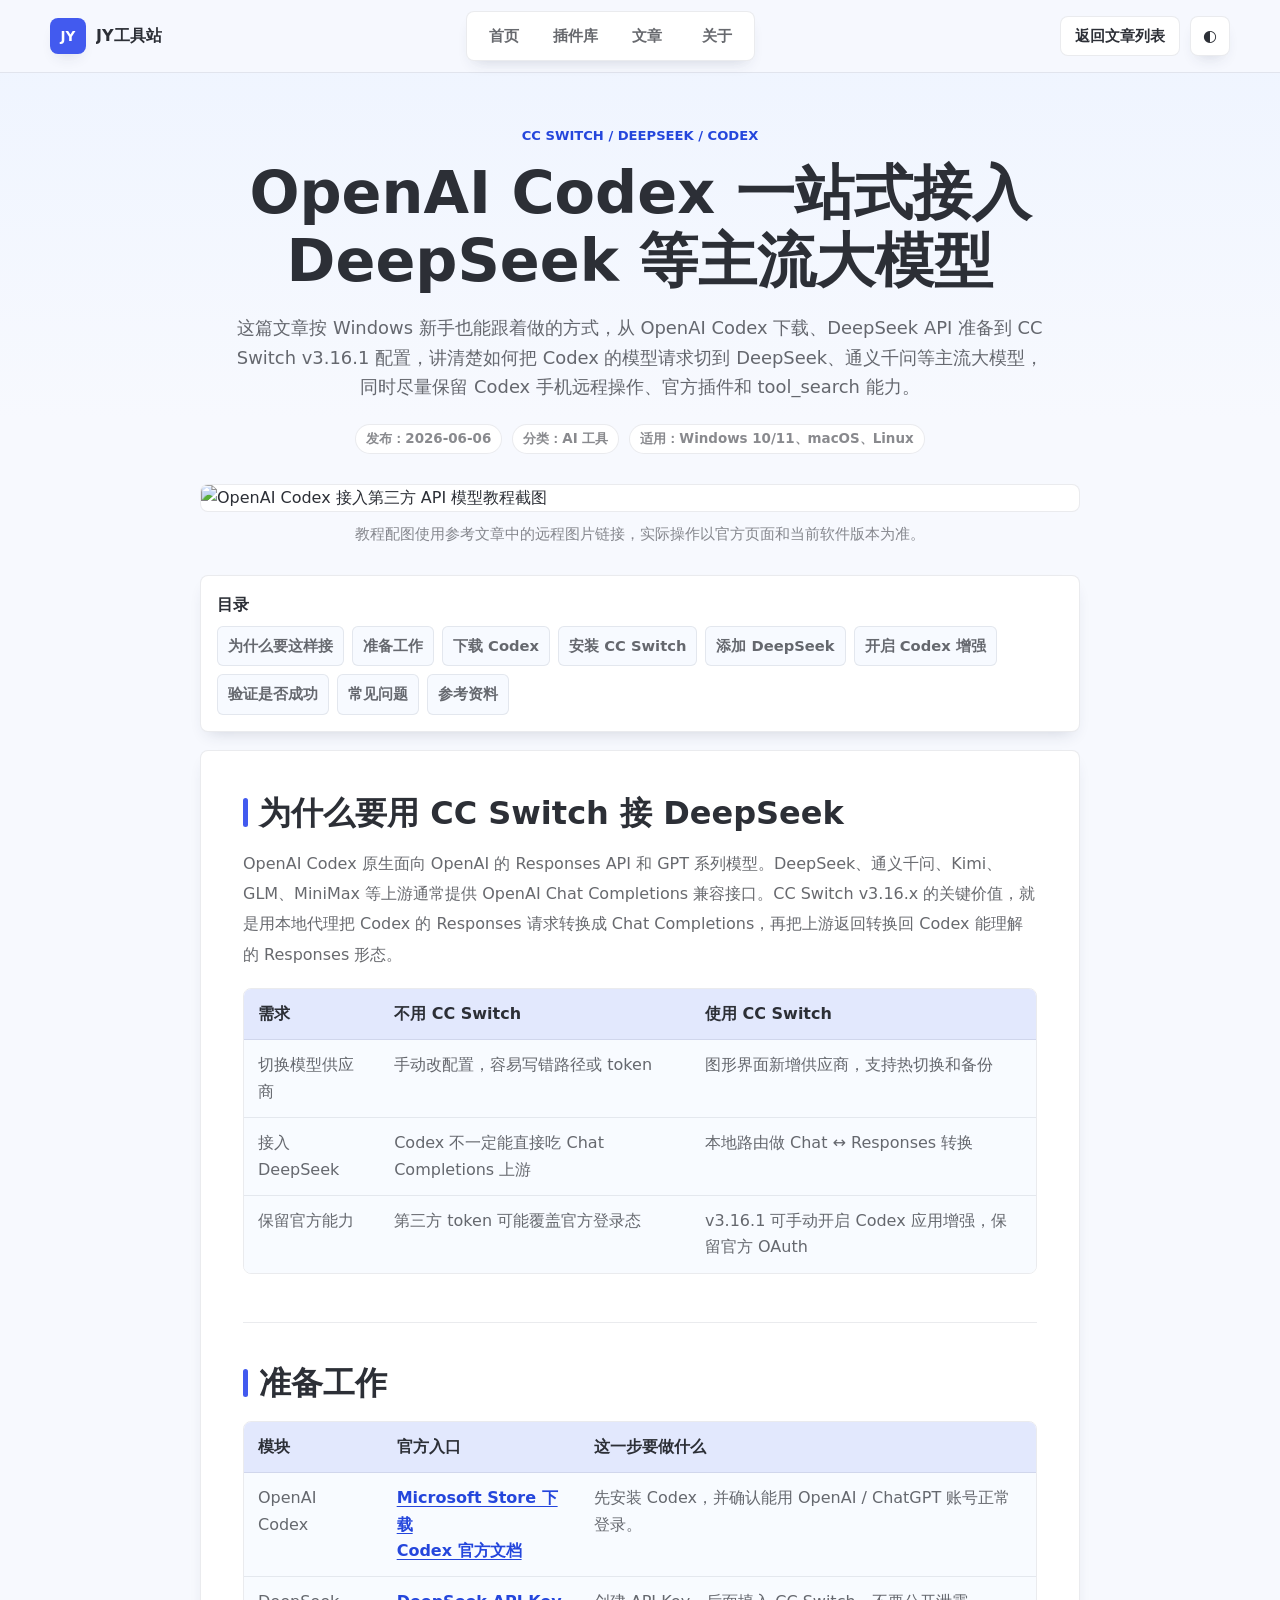
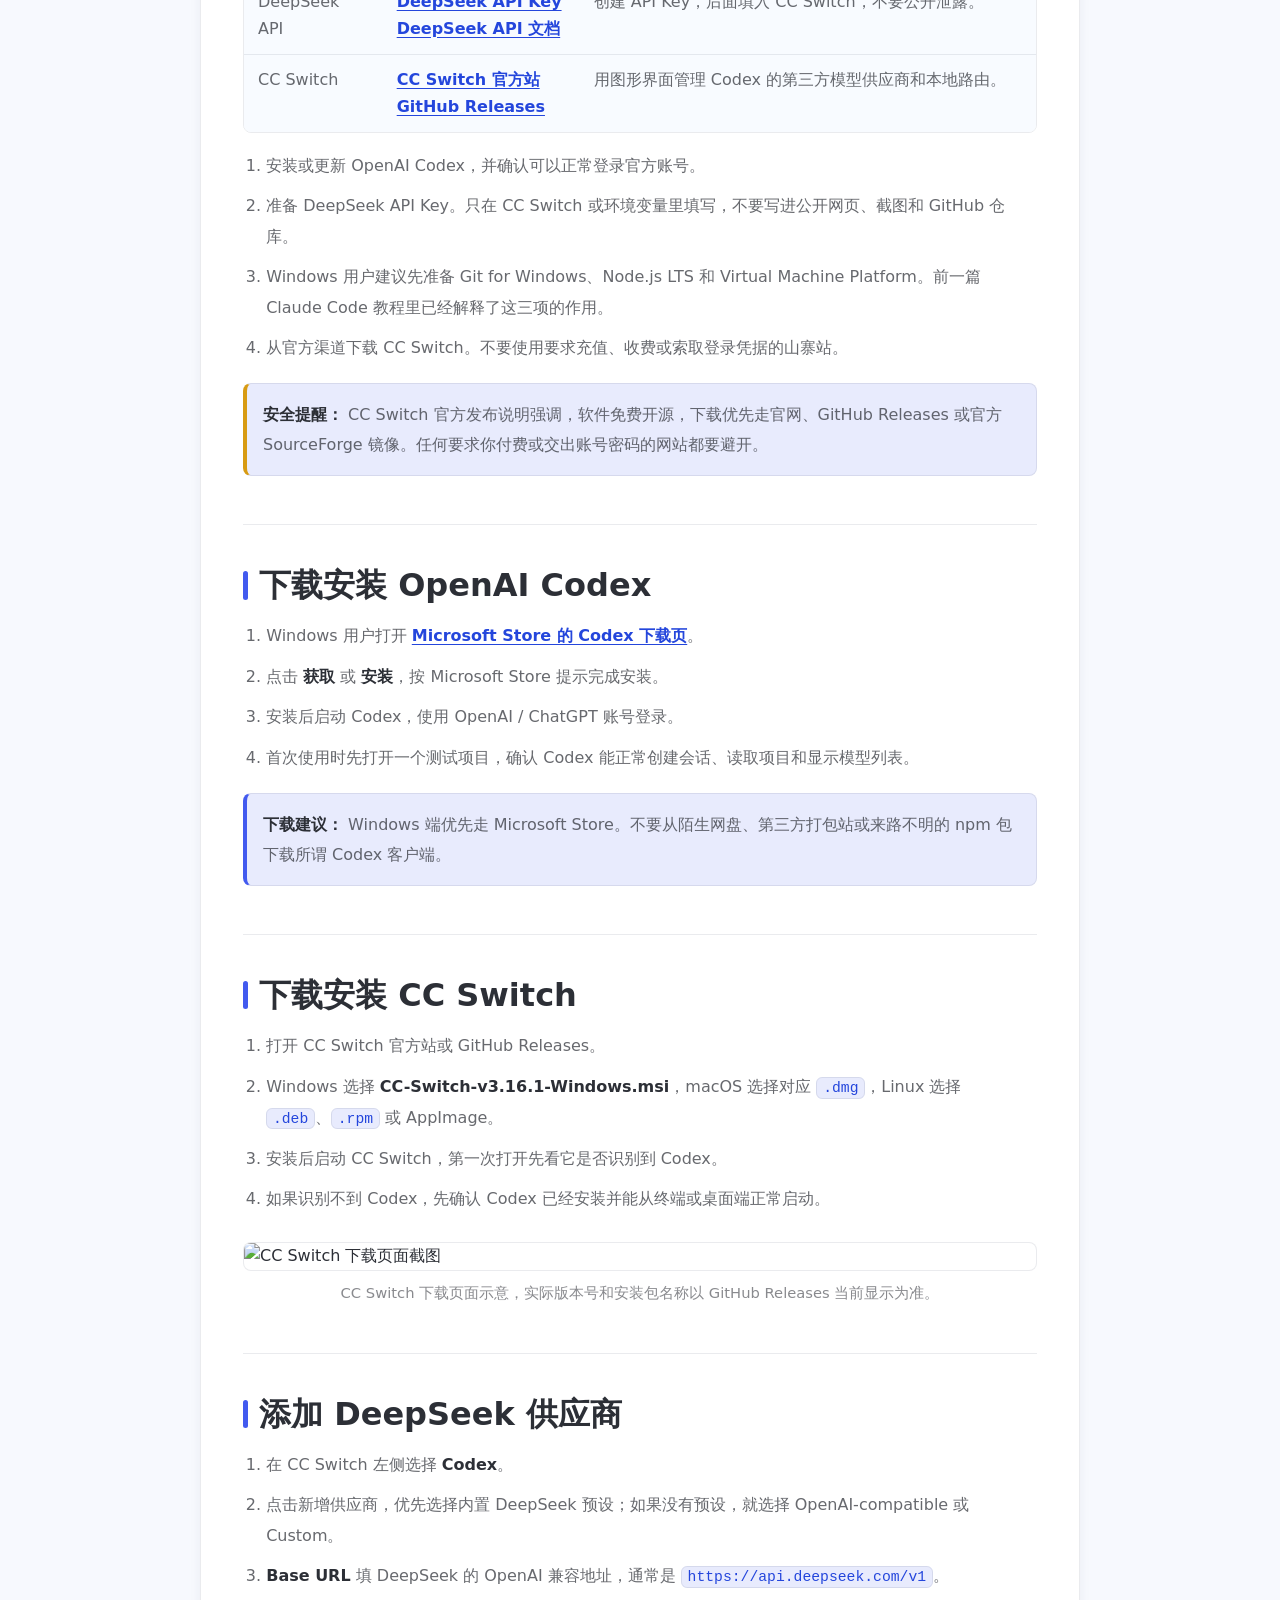
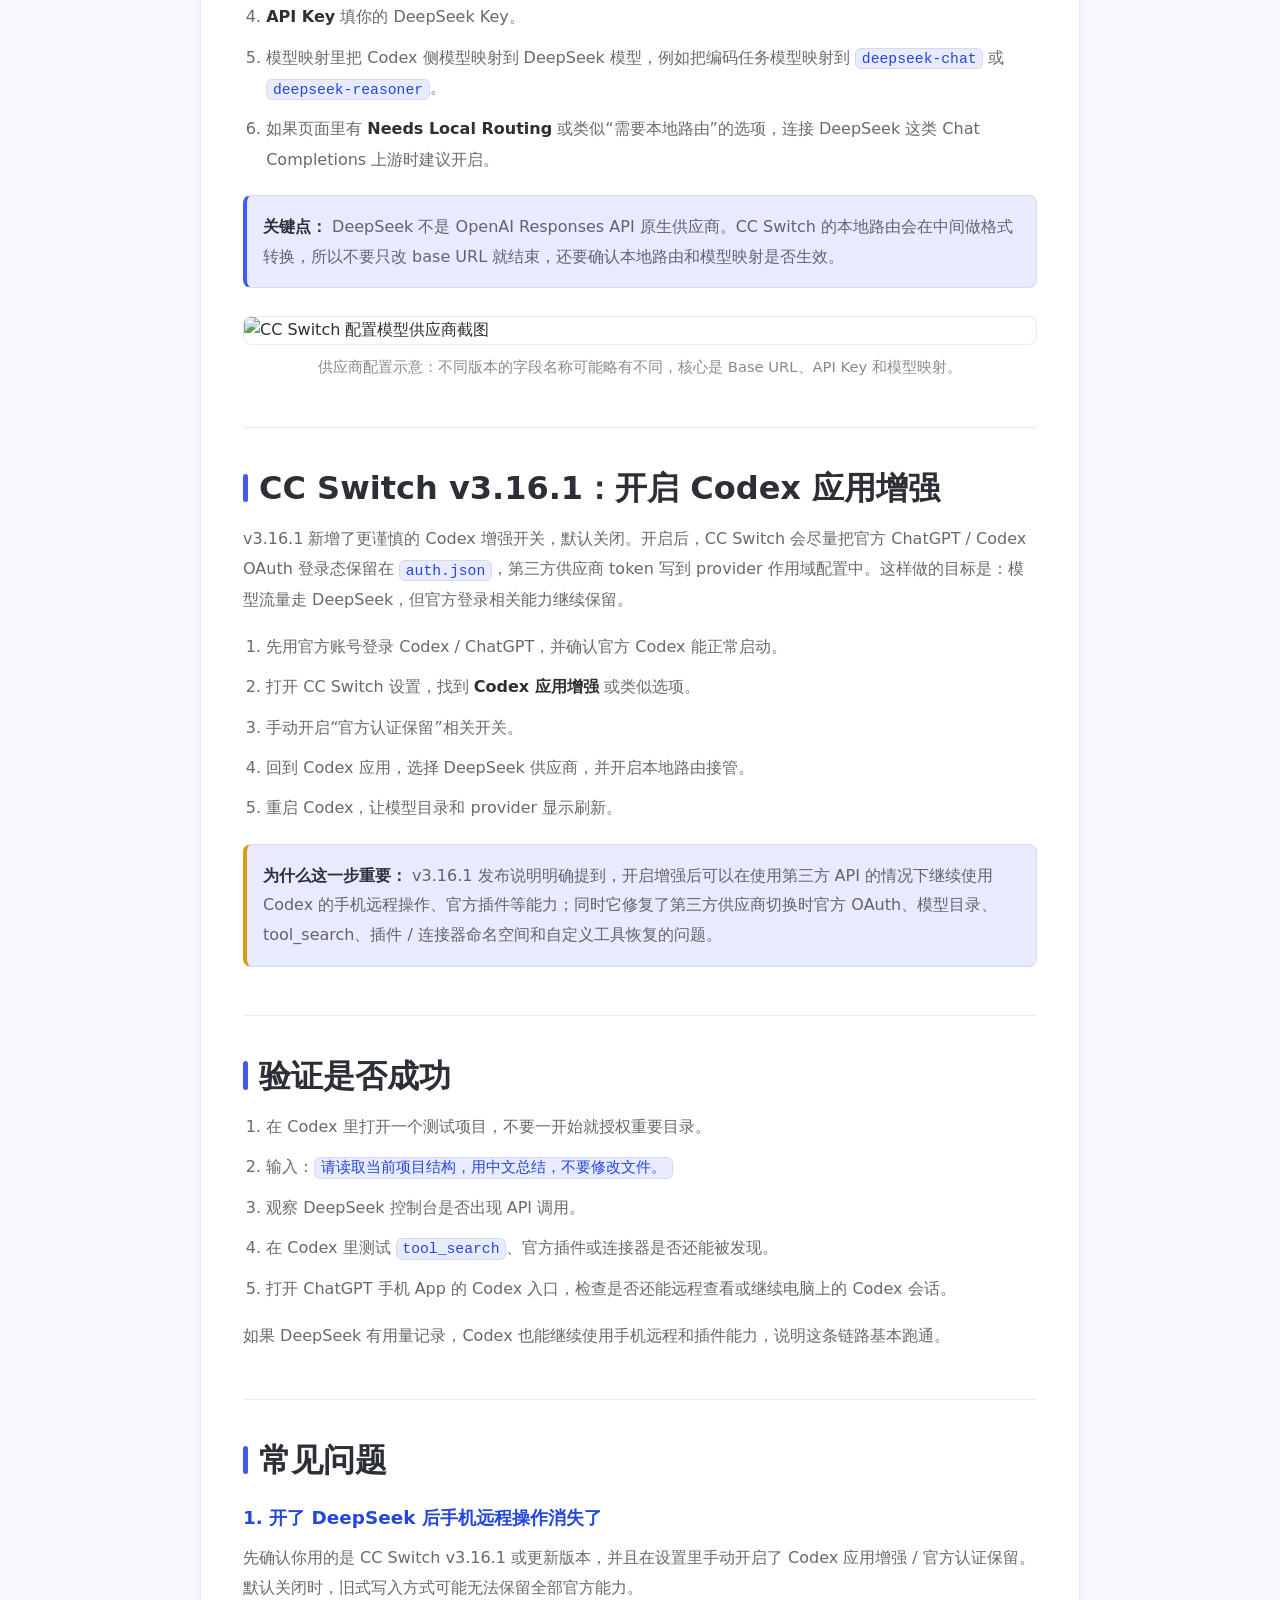
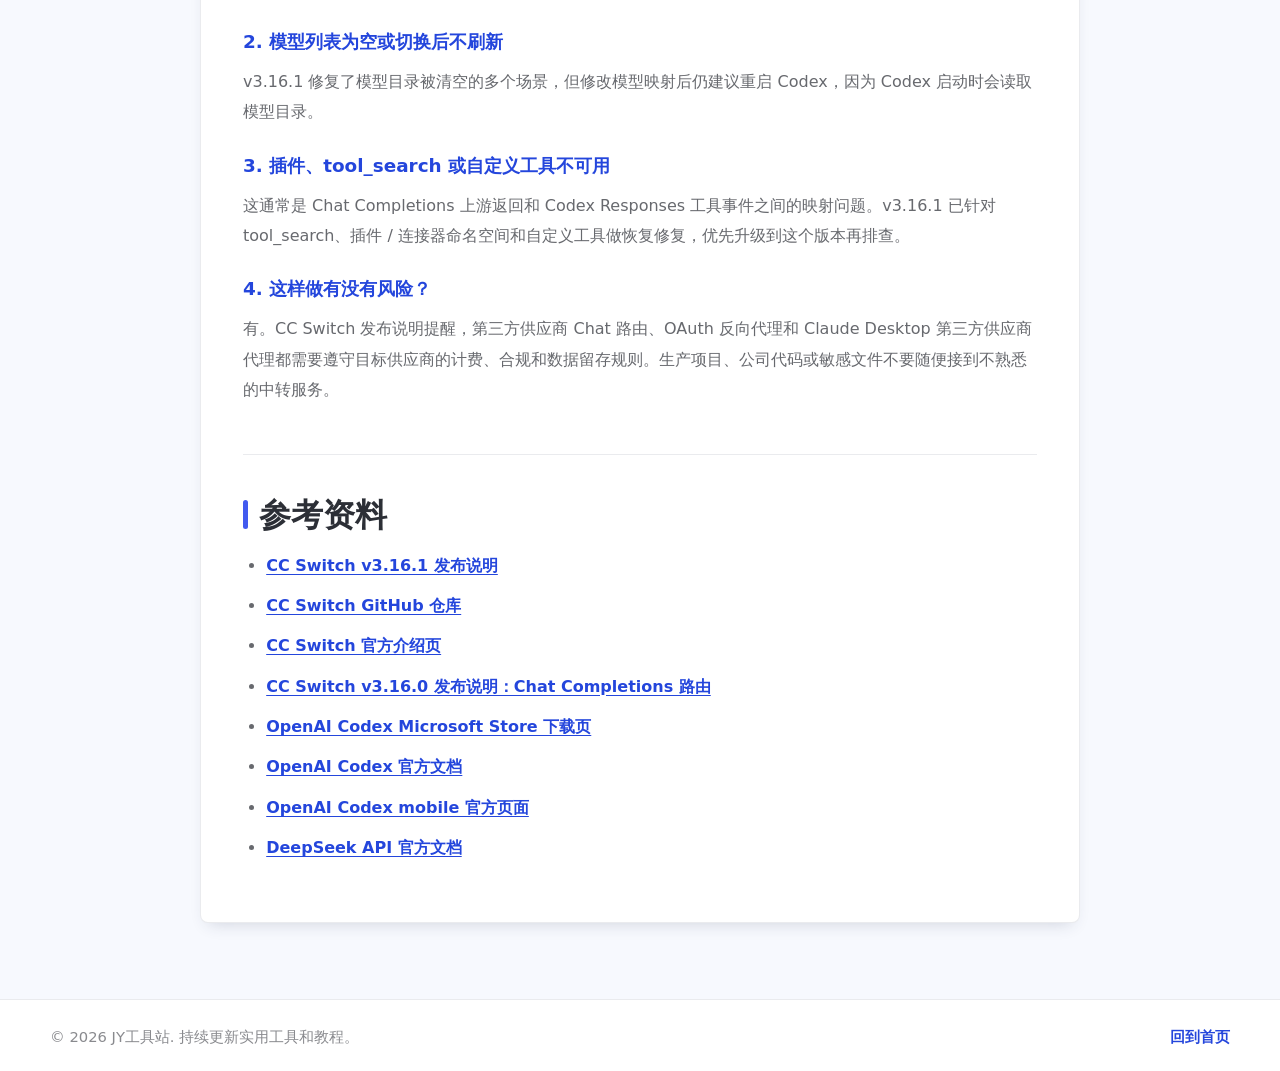
==== commit 0e46c0b5: "Revise Codex DeepSeek article and homepage copy" ====
--- a/posts/cc-switch-deepseek-chatgpt-codex.html
+++ b/posts/cc-switch-deepseek-chatgpt-codex.html
@@ -6,9 +6,9 @@
     <meta name="theme-color" content="#f7f9fe">
     <meta
       name="description"
-      content="使用 CC Switch v3.16.1 将 DeepSeek 接入 ChatGPT/Codex，并保留 Codex 手机远程操作、官方插件和 tool_search 等能力的图形化教程。"
+      content="OpenAI Codex 通过 CC Switch v3.16.1 一站式接入 DeepSeek 等主流大模型，并保留手机远程操作、官方插件和 tool_search 等能力。"
     >
-    <title>CC Switch 将 DeepSeek 接入 ChatGPT/Codex 教程 - JY工具站</title>
+    <title>OpenAI Codex 一站式接入 DeepSeek 等主流大模型 - JY工具站</title>
     <link rel="stylesheet" href="../assets/styles.css?v=20260606-1">
     <script defer src="../assets/analytics.js?v=20260606-1" data-config="../content/site.json"></script>
     <script>
@@ -47,9 +47,9 @@
       <article class="article-shell">
         <header class="article-hero">
           <p class="eyebrow">CC Switch / DeepSeek / Codex</p>
-          <h1>用 CC Switch 将 DeepSeek 接入 ChatGPT / Codex</h1>
+          <h1>OpenAI Codex 一站式接入 DeepSeek 等主流大模型</h1>
           <p class="article-lead">
-            这篇文章按 Windows 新手也能跟着做的方式，讲清楚 CC Switch v3.16.1 如何通过本地路由把 Codex 的模型请求切到 DeepSeek，同时尽量保留 ChatGPT/Codex 官方登录、手机远程操作和官方插件能力。
+            这篇文章按 Windows 新手也能跟着做的方式，从 OpenAI Codex 下载、DeepSeek API 准备到 CC Switch v3.16.1 配置，讲清楚如何把 Codex 的模型请求切到 DeepSeek、通义千问等主流大模型，同时尽量保留 Codex 手机远程操作、官方插件和 tool_search 能力。
           </p>
           <div class="article-meta">
             <span>发布：2026-06-06</span>
@@ -59,16 +59,16 @@
         </header>
 
         <figure class="article-figure">
-          <img src="../assets/cc-switch-codex-flow.svg" alt="CC Switch 将 Codex 请求路由到 DeepSeek 的流程图">
-          <figcaption>核心逻辑：官方登录态留在 ChatGPT/Codex，模型流量经 CC Switch 转到 DeepSeek。</figcaption>
+          <img src="https://www.ytzy.net/wp-content/uploads/2026/06/OpenAI-Codex一键接入第三方API模型，彻底解决额度焦虑问题，支持deepseek等多个模-封面-1024x576.jpg" alt="OpenAI Codex 接入第三方 API 模型教程截图">
+          <figcaption>教程配图使用参考文章中的远程图片链接，实际操作以官方页面和当前软件版本为准。</figcaption>
         </figure>
 
         <div class="article-layout">
           <aside class="toc-panel" aria-label="文章目录">
             <strong>目录</strong>
-            <a href="#clarify">先说明</a>
             <a href="#why">为什么要这样接</a>
             <a href="#prepare">准备工作</a>
+            <a href="#codex">下载 Codex</a>
             <a href="#install">安装 CC Switch</a>
             <a href="#provider">添加 DeepSeek</a>
             <a href="#enhanced">开启 Codex 增强</a>
@@ -78,21 +78,10 @@
           </aside>
 
           <div class="article-content">
-            <section id="clarify">
-              <h2>先说明：这里说的不是把 ChatGPT 网页改成 DeepSeek</h2>
-              <p>
-                普通 <code>chatgpt.com</code> 聊天网页不能直接把官方模型替换成 DeepSeek。这篇文章里的“接入 ChatGPT”更准确地说，是在 <strong>ChatGPT/Codex 生态</strong>里使用 Codex：保留官方 ChatGPT/Codex 登录与远程操作能力，同时让 Codex 的模型请求通过 CC Switch 本地路由转发到 DeepSeek。
-              </p>
-              <div class="callout">
-                <strong>一句话理解：</strong>
-                ChatGPT/Codex 负责入口、登录、手机远程操作和插件能力；CC Switch 负责本地配置和协议转换；DeepSeek 负责实际模型调用。
-              </div>
-            </section>
-
             <section id="why">
               <h2>为什么要用 CC Switch 接 DeepSeek</h2>
               <p>
-                Codex 原生面向 OpenAI 的 Responses API 和 GPT 系列模型。DeepSeek、Kimi、GLM、MiniMax 等上游通常提供 OpenAI Chat Completions 兼容接口。CC Switch v3.16.x 的关键价值，就是用本地代理把 Codex 的 Responses 请求转换成 Chat Completions，再把上游返回转换回 Codex 能理解的 Responses 形态。
+                OpenAI Codex 原生面向 OpenAI 的 Responses API 和 GPT 系列模型。DeepSeek、通义千问、Kimi、GLM、MiniMax 等上游通常提供 OpenAI Chat Completions 兼容接口。CC Switch v3.16.x 的关键价值，就是用本地代理把 Codex 的 Responses 请求转换成 Chat Completions，再把上游返回转换回 Codex 能理解的 Responses 形态。
               </p>
               <div class="table-wrap">
                 <table>
@@ -126,8 +115,45 @@
 
             <section id="prepare">
               <h2>准备工作</h2>
-              <ol>
-                <li>安装或更新 OpenAI Codex / ChatGPT 相关客户端，并确认可以正常登录官方账号。</li>
+              <div class="table-wrap">
+                <table>
+                  <thead>
+                    <tr>
+                      <th>模块</th>
+                      <th>官方入口</th>
+                      <th>这一步要做什么</th>
+                    </tr>
+                  </thead>
+                  <tbody>
+                    <tr>
+                      <td>OpenAI Codex</td>
+                      <td>
+                        <a href="https://apps.microsoft.com/store/detail/9plm9xgg6vks?gl=cn&hl=zh-cn" target="_blank" rel="noopener">Microsoft Store 下载</a><br>
+                        <a href="https://developers.openai.com/codex" target="_blank" rel="noopener">Codex 官方文档</a>
+                      </td>
+                      <td>先安装 Codex，并确认能用 OpenAI / ChatGPT 账号正常登录。</td>
+                    </tr>
+                    <tr>
+                      <td>DeepSeek API</td>
+                      <td>
+                        <a href="https://platform.deepseek.com/api_keys" target="_blank" rel="noopener">DeepSeek API Key</a><br>
+                        <a href="https://api-docs.deepseek.com/" target="_blank" rel="noopener">DeepSeek API 文档</a>
+                      </td>
+                      <td>创建 API Key，后面填入 CC Switch，不要公开泄露。</td>
+                    </tr>
+                    <tr>
+                      <td>CC Switch</td>
+                      <td>
+                        <a href="https://cc-switch.cc/" target="_blank" rel="noopener">CC Switch 官方站</a><br>
+                        <a href="https://github.com/farion1231/cc-switch/releases" target="_blank" rel="noopener">GitHub Releases</a>
+                      </td>
+                      <td>用图形界面管理 Codex 的第三方模型供应商和本地路由。</td>
+                    </tr>
+                  </tbody>
+                </table>
+              </div>
+              <ol>
+                <li>安装或更新 OpenAI Codex，并确认可以正常登录官方账号。</li>
                 <li>准备 DeepSeek API Key。只在 CC Switch 或环境变量里填写，不要写进公开网页、截图和 GitHub 仓库。</li>
                 <li>Windows 用户建议先准备 Git for Windows、Node.js LTS 和 Virtual Machine Platform。前一篇 Claude Code 教程里已经解释了这三项的作用。</li>
                 <li>从官方渠道下载 CC Switch。不要使用要求充值、收费或索取登录凭据的山寨站。</li>
@@ -135,6 +161,20 @@
               <div class="callout warning">
                 <strong>安全提醒：</strong>
                 CC Switch 官方发布说明强调，软件免费开源，下载优先走官网、GitHub Releases 或官方 SourceForge 镜像。任何要求你付费或交出账号密码的网站都要避开。
+              </div>
+            </section>
+
+            <section id="codex">
+              <h2>下载安装 OpenAI Codex</h2>
+              <ol>
+                <li>Windows 用户打开 <a href="https://apps.microsoft.com/store/detail/9plm9xgg6vks?gl=cn&hl=zh-cn" target="_blank" rel="noopener">Microsoft Store 的 Codex 下载页</a>。</li>
+                <li>点击 <strong>获取</strong> 或 <strong>安装</strong>，按 Microsoft Store 提示完成安装。</li>
+                <li>安装后启动 Codex，使用 OpenAI / ChatGPT 账号登录。</li>
+                <li>首次使用时先打开一个测试项目，确认 Codex 能正常创建会话、读取项目和显示模型列表。</li>
+              </ol>
+              <div class="callout">
+                <strong>下载建议：</strong>
+                Windows 端优先走 Microsoft Store。不要从陌生网盘、第三方打包站或来路不明的 npm 包下载所谓 Codex 客户端。
               </div>
             </section>
 
@@ -148,8 +188,8 @@
               </ol>
 
               <figure class="article-figure">
-                <img src="../assets/cc-switch-ui-mock.svg" alt="CC Switch 添加 DeepSeek Provider 和开启 Codex 增强的界面示意">
-                <figcaption>示意图参考教程截图表达方式绘制，实际界面以 CC Switch 当前版本为准。</figcaption>
+                <img src="https://www.ytzy.net/wp-content/uploads/2026/06/ScreenShot_2026-06-03_224819_097.png" alt="CC Switch 下载页面截图">
+                <figcaption>CC Switch 下载页面示意，实际版本号和安装包名称以 GitHub Releases 当前显示为准。</figcaption>
               </figure>
             </section>
 
@@ -167,6 +207,11 @@
                 <strong>关键点：</strong>
                 DeepSeek 不是 OpenAI Responses API 原生供应商。CC Switch 的本地路由会在中间做格式转换，所以不要只改 base URL 就结束，还要确认本地路由和模型映射是否生效。
               </div>
+
+              <figure class="article-figure">
+                <img src="https://www.ytzy.net/wp-content/uploads/2026/06/ScreenShot_2026-06-03_224913_794.png" alt="CC Switch 配置模型供应商截图">
+                <figcaption>供应商配置示意：不同版本的字段名称可能略有不同，核心是 Base URL、API Key 和模型映射。</figcaption>
+              </figure>
             </section>
 
             <section id="enhanced">
@@ -203,27 +248,22 @@
 
             <section id="trouble">
               <h2>常见问题</h2>
-              <h3>1. 普通 ChatGPT 网页能不能直接变成 DeepSeek？</h3>
-              <p>
-                不能。ChatGPT 网页本身不能直接替换成第三方模型。本文讨论的是 Codex 这类本地/远程编码工具通过 CC Switch 把模型请求路由到 DeepSeek。
-              </p>
-
-              <h3>2. 开了 DeepSeek 后手机远程操作消失了</h3>
+              <h3>1. 开了 DeepSeek 后手机远程操作消失了</h3>
               <p>
                 先确认你用的是 CC Switch v3.16.1 或更新版本，并且在设置里手动开启了 Codex 应用增强 / 官方认证保留。默认关闭时，旧式写入方式可能无法保留全部官方能力。
               </p>
 
-              <h3>3. 模型列表为空或切换后不刷新</h3>
+              <h3>2. 模型列表为空或切换后不刷新</h3>
               <p>
                 v3.16.1 修复了模型目录被清空的多个场景，但修改模型映射后仍建议重启 Codex，因为 Codex 启动时会读取模型目录。
               </p>
 
-              <h3>4. 插件、tool_search 或自定义工具不可用</h3>
+              <h3>3. 插件、tool_search 或自定义工具不可用</h3>
               <p>
                 这通常是 Chat Completions 上游返回和 Codex Responses 工具事件之间的映射问题。v3.16.1 已针对 tool_search、插件 / 连接器命名空间和自定义工具做恢复修复，优先升级到这个版本再排查。
               </p>
 
-              <h3>5. 这样做有没有风险？</h3>
+              <h3>4. 这样做有没有风险？</h3>
               <p>
                 有。CC Switch 发布说明提醒，第三方供应商 Chat 路由、OAuth 反向代理和 Claude Desktop 第三方供应商代理都需要遵守目标供应商的计费、合规和数据留存规则。生产项目、公司代码或敏感文件不要随便接到不熟悉的中转服务。
               </p>
@@ -236,9 +276,10 @@
                 <li><a href="https://github.com/farion1231/cc-switch" target="_blank" rel="noopener">CC Switch GitHub 仓库</a></li>
                 <li><a href="https://cc-switch.cc/" target="_blank" rel="noopener">CC Switch 官方介绍页</a></li>
                 <li><a href="https://github.com/farion1231/cc-switch/blob/main/docs/release-notes/v3.16.0-en.md" target="_blank" rel="noopener">CC Switch v3.16.0 发布说明：Chat Completions 路由</a></li>
+                <li><a href="https://apps.microsoft.com/store/detail/9plm9xgg6vks?gl=cn&hl=zh-cn" target="_blank" rel="noopener">OpenAI Codex Microsoft Store 下载页</a></li>
+                <li><a href="https://developers.openai.com/codex" target="_blank" rel="noopener">OpenAI Codex 官方文档</a></li>
                 <li><a href="https://chatgpt.com/codex/mobile/" target="_blank" rel="noopener">OpenAI Codex mobile 官方页面</a></li>
-                <li><a href="https://www.ytzy.net/2061.html" target="_blank" rel="noopener">参考页：伊藤资源 CC Switch 教程截图风格</a></li>
-                <li><a href="https://developers.cloudflare.com/pages/how-to/web-analytics/" target="_blank" rel="noopener">Cloudflare Pages Web Analytics 文档</a></li>
+                <li><a href="https://api-docs.deepseek.com/" target="_blank" rel="noopener">DeepSeek API 官方文档</a></li>
               </ul>
             </section>
           </div>
@@ -248,7 +289,7 @@
 
     <footer class="site-footer">
       <div class="page-width footer-inner">
-        <span>© 2026 JY工具站. Powered by GitHub and Cloudflare Pages.</span>
+        <span>© 2026 JY工具站. 持续更新实用工具和教程。</span>
         <a href="../index.html#home">回到首页</a>
       </div>
     </footer>
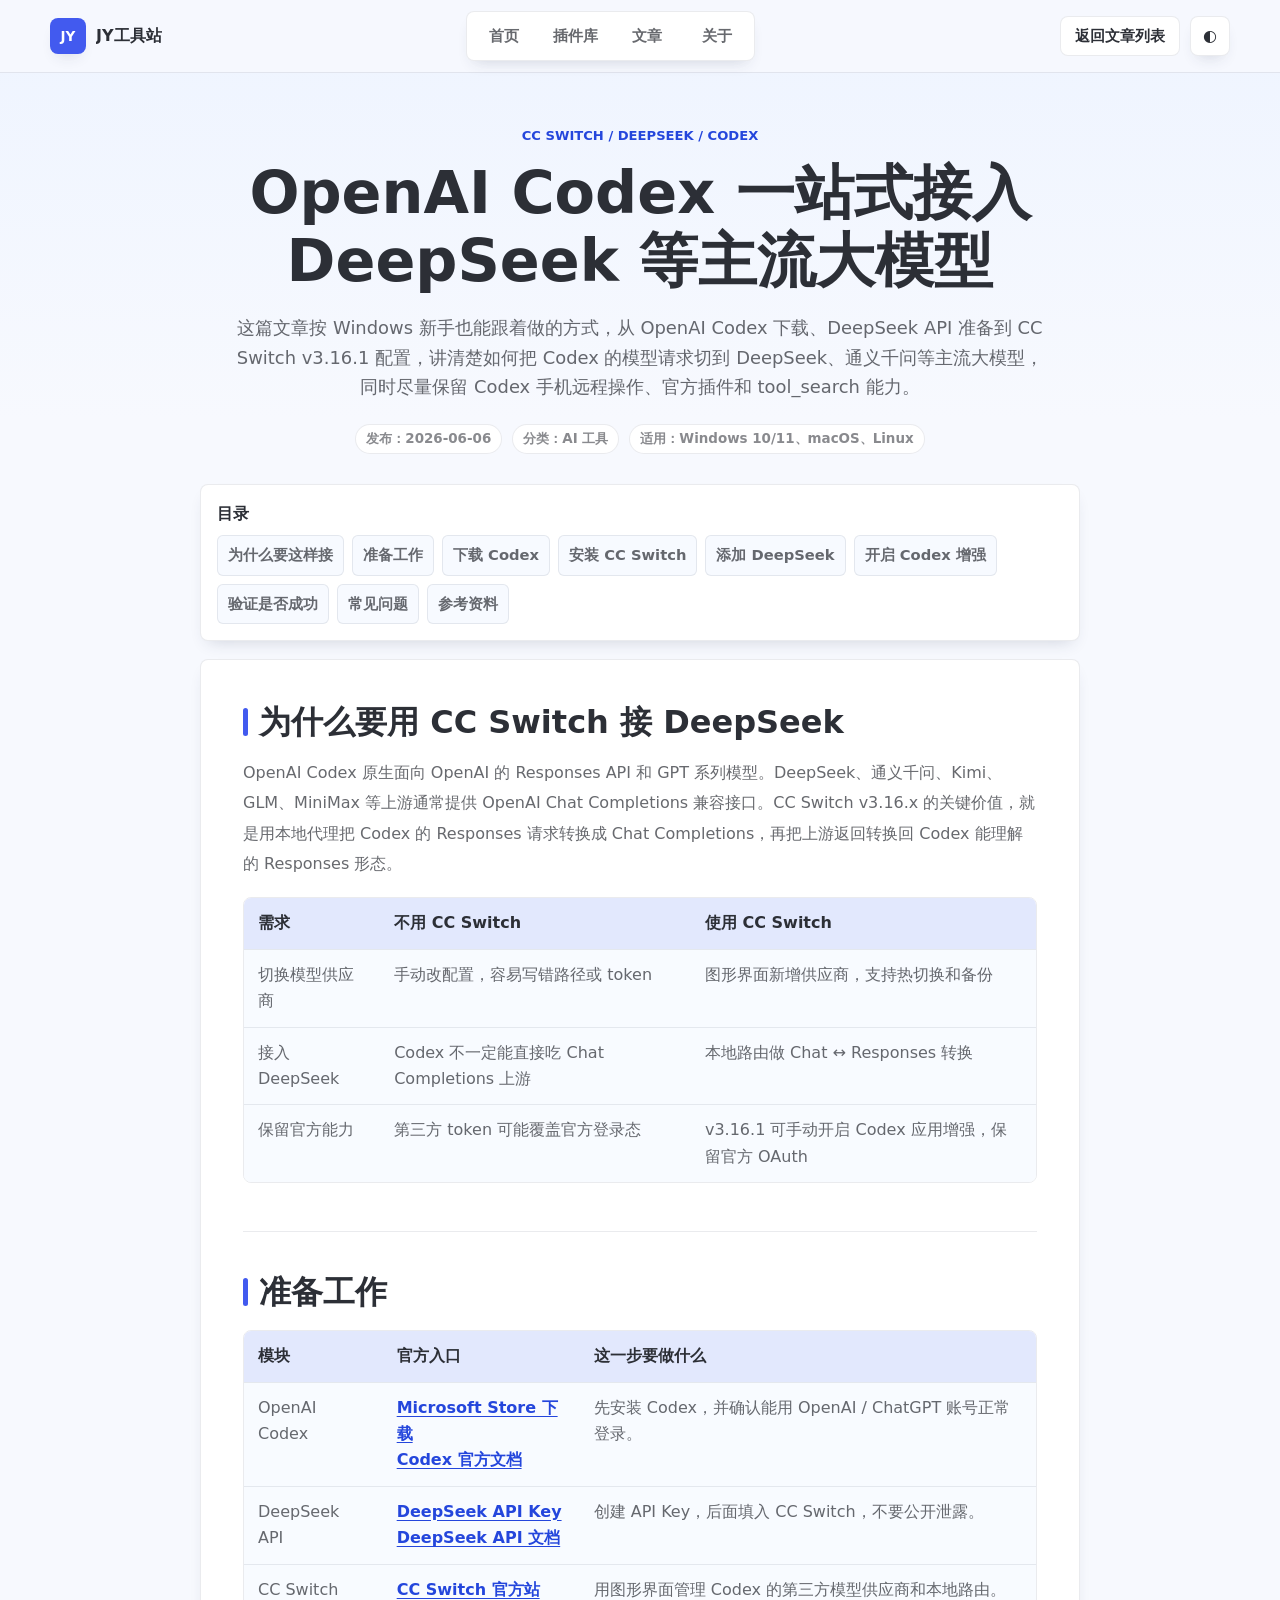
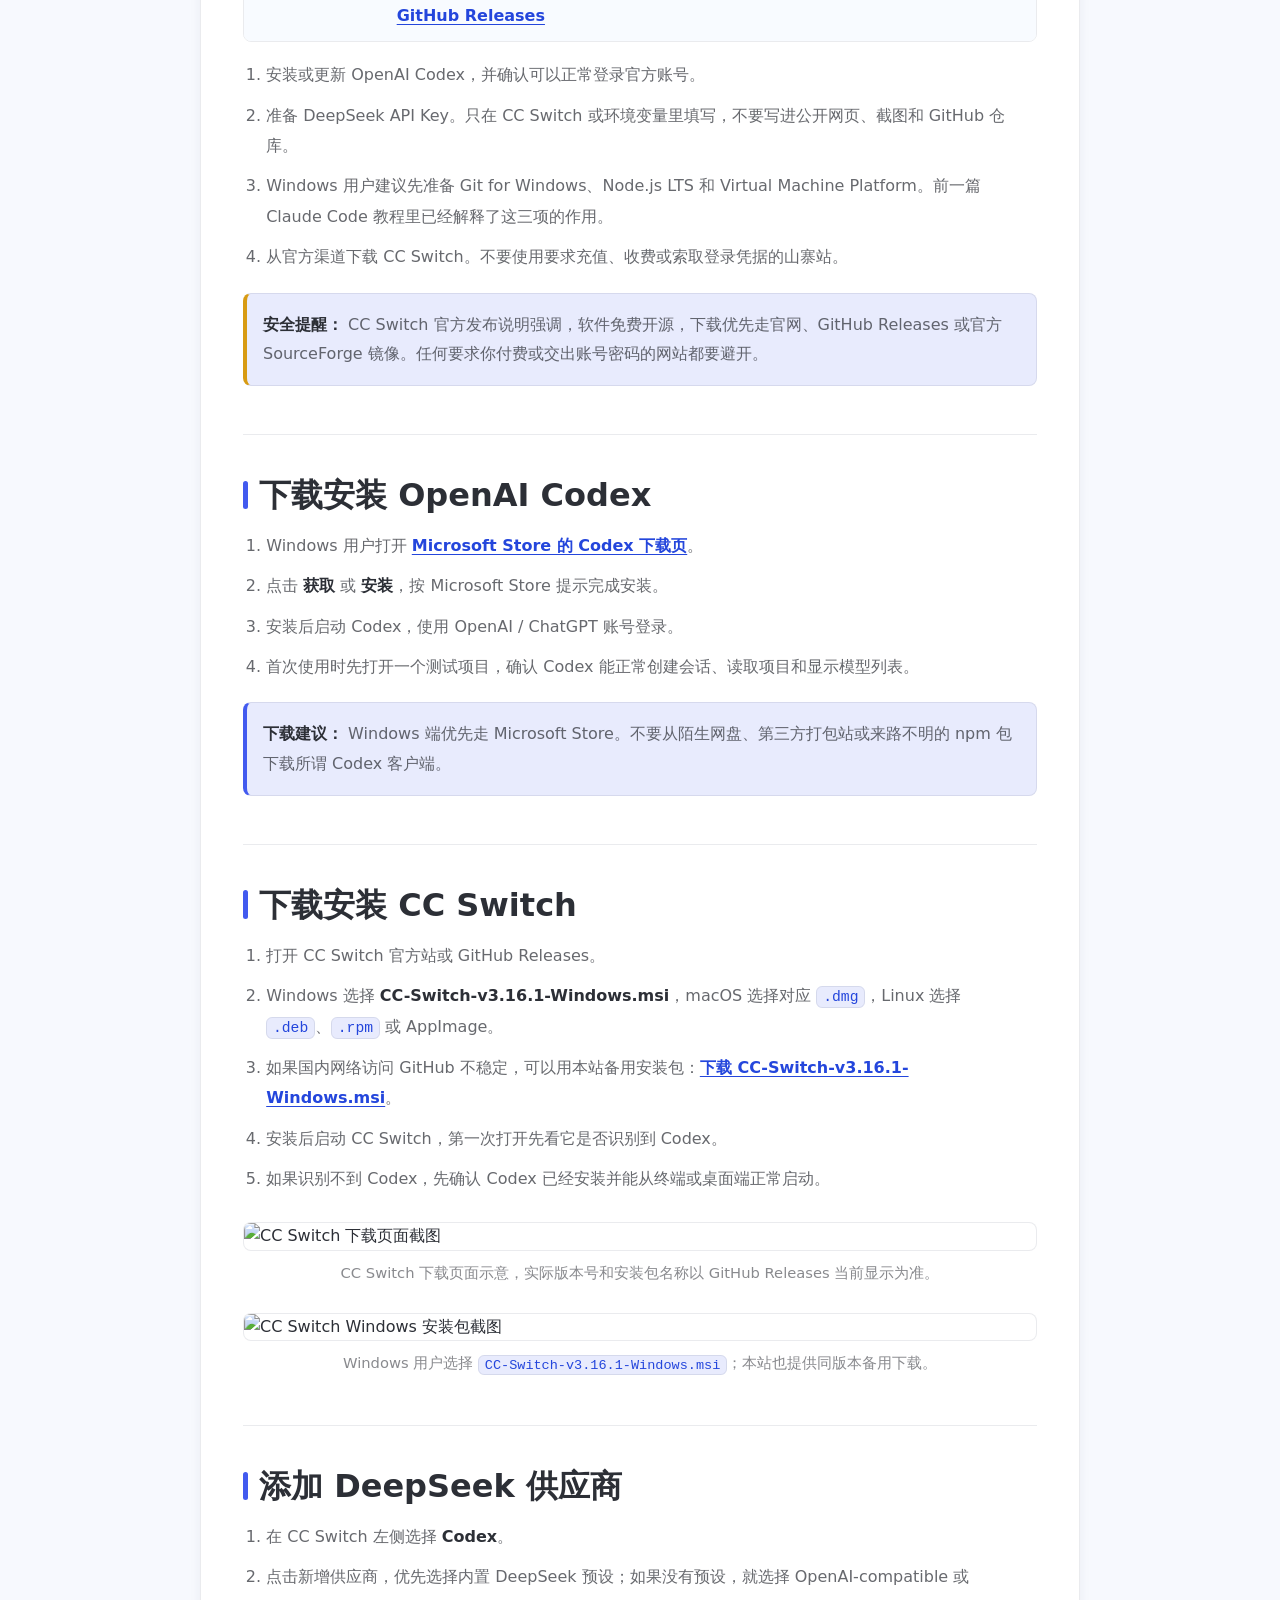
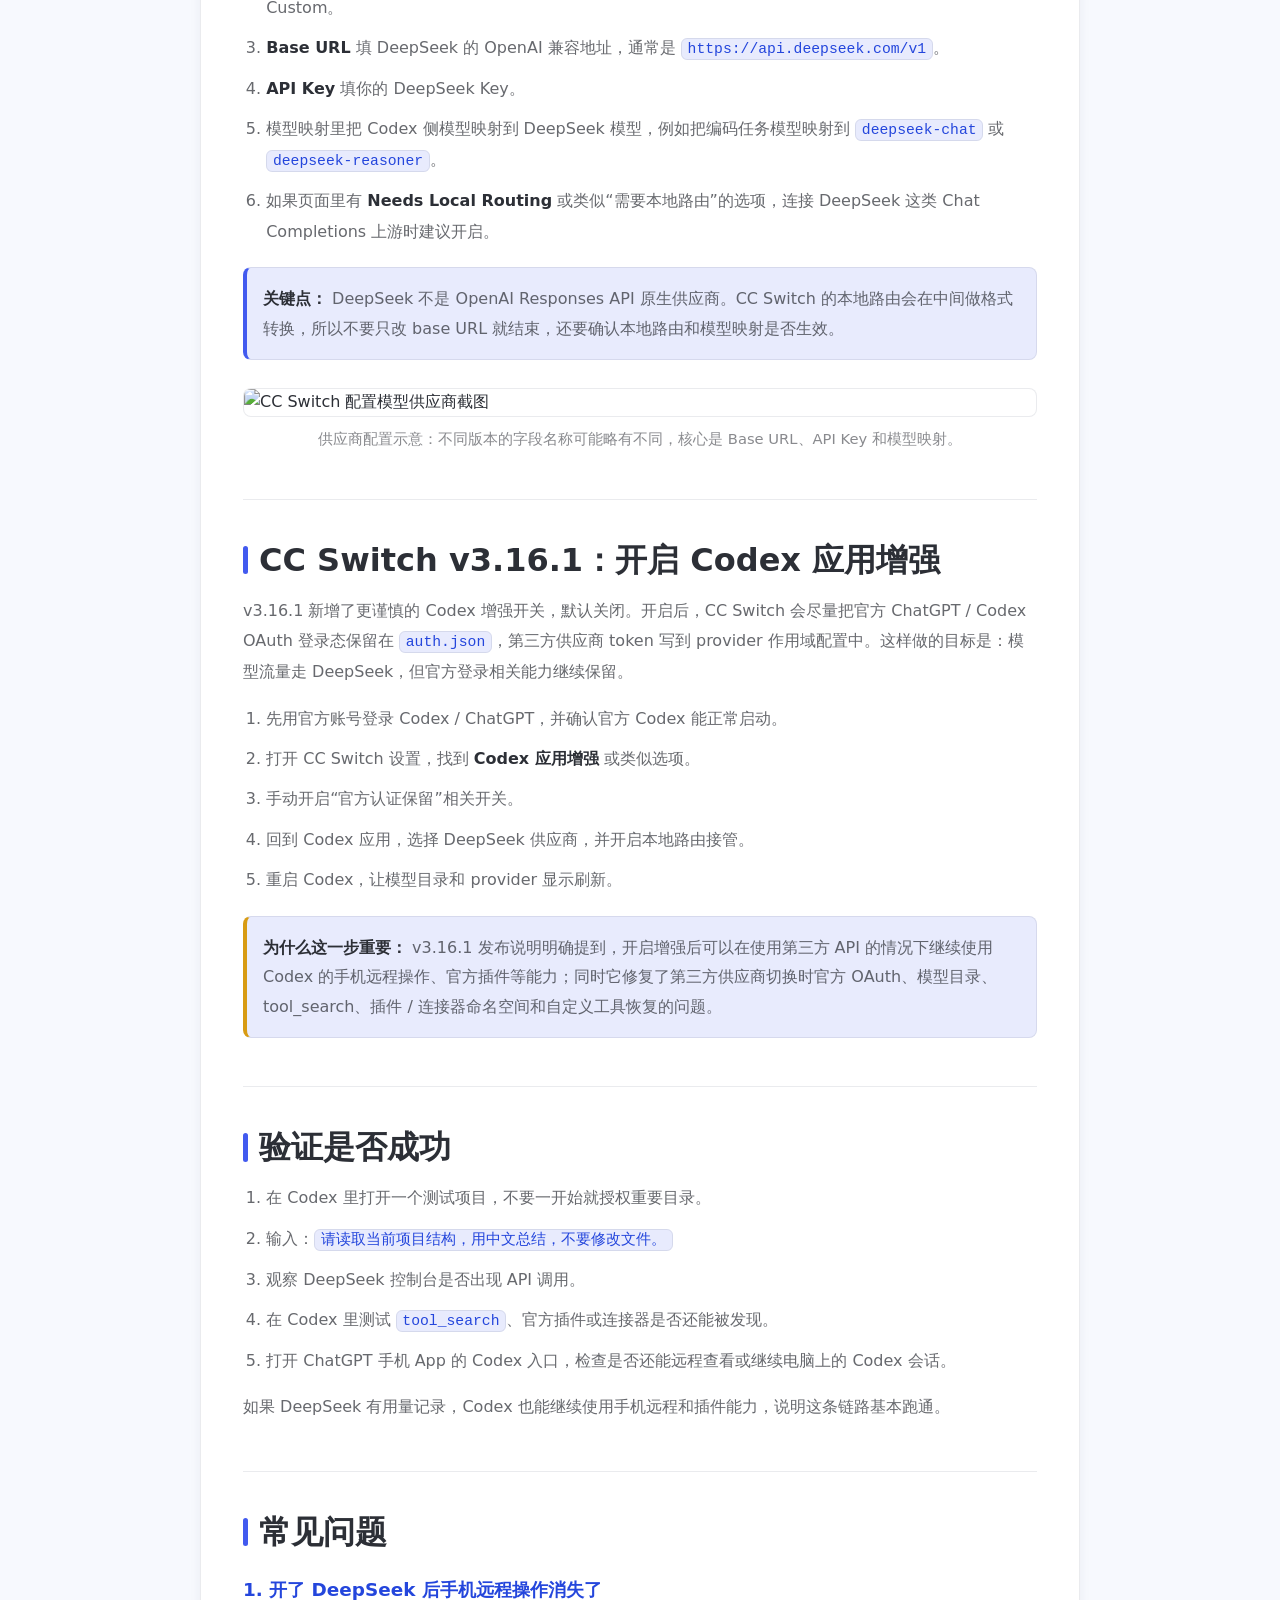
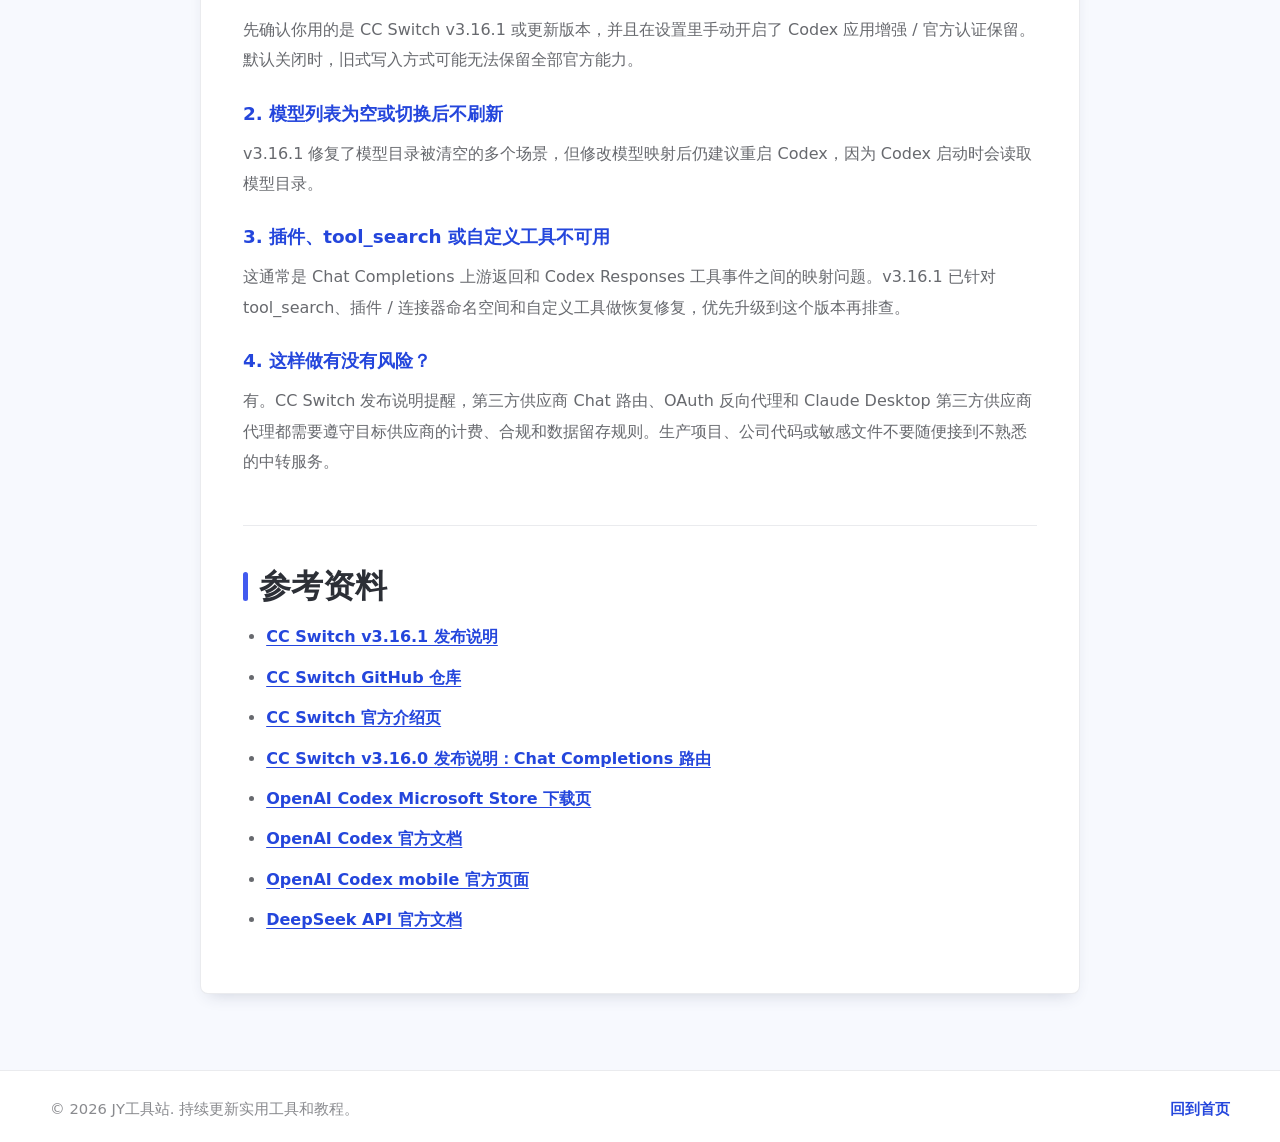
==== commit 957b1195: "Add CC Switch installer download" ====
--- a/posts/cc-switch-deepseek-chatgpt-codex.html
+++ b/posts/cc-switch-deepseek-chatgpt-codex.html
@@ -58,11 +58,6 @@
           </div>
         </header>
 
-        <figure class="article-figure">
-          <img src="https://www.ytzy.net/wp-content/uploads/2026/06/OpenAI-Codex一键接入第三方API模型，彻底解决额度焦虑问题，支持deepseek等多个模-封面-1024x576.jpg" alt="OpenAI Codex 接入第三方 API 模型教程截图">
-          <figcaption>教程配图使用参考文章中的远程图片链接，实际操作以官方页面和当前软件版本为准。</figcaption>
-        </figure>
-
         <div class="article-layout">
           <aside class="toc-panel" aria-label="文章目录">
             <strong>目录</strong>
@@ -183,6 +178,7 @@
               <ol>
                 <li>打开 CC Switch 官方站或 GitHub Releases。</li>
                 <li>Windows 选择 <strong>CC-Switch-v3.16.1-Windows.msi</strong>，macOS 选择对应 <code>.dmg</code>，Linux 选择 <code>.deb</code>、<code>.rpm</code> 或 AppImage。</li>
+                <li>如果国内网络访问 GitHub 不稳定，可以用本站备用安装包：<a href="../downloads/CC-Switch-v3.16.1-Windows.msi">下载 CC-Switch-v3.16.1-Windows.msi</a>。</li>
                 <li>安装后启动 CC Switch，第一次打开先看它是否识别到 Codex。</li>
                 <li>如果识别不到 Codex，先确认 Codex 已经安装并能从终端或桌面端正常启动。</li>
               </ol>
@@ -190,6 +186,11 @@
               <figure class="article-figure">
                 <img src="https://www.ytzy.net/wp-content/uploads/2026/06/ScreenShot_2026-06-03_224819_097.png" alt="CC Switch 下载页面截图">
                 <figcaption>CC Switch 下载页面示意，实际版本号和安装包名称以 GitHub Releases 当前显示为准。</figcaption>
+              </figure>
+
+              <figure class="article-figure">
+                <img src="https://www.ytzy.net/wp-content/uploads/2026/06/ScreenShot_2026-06-03_224846_784.png" alt="CC Switch Windows 安装包截图">
+                <figcaption>Windows 用户选择 <code>CC-Switch-v3.16.1-Windows.msi</code>；本站也提供同版本备用下载。</figcaption>
               </figure>
             </section>
 
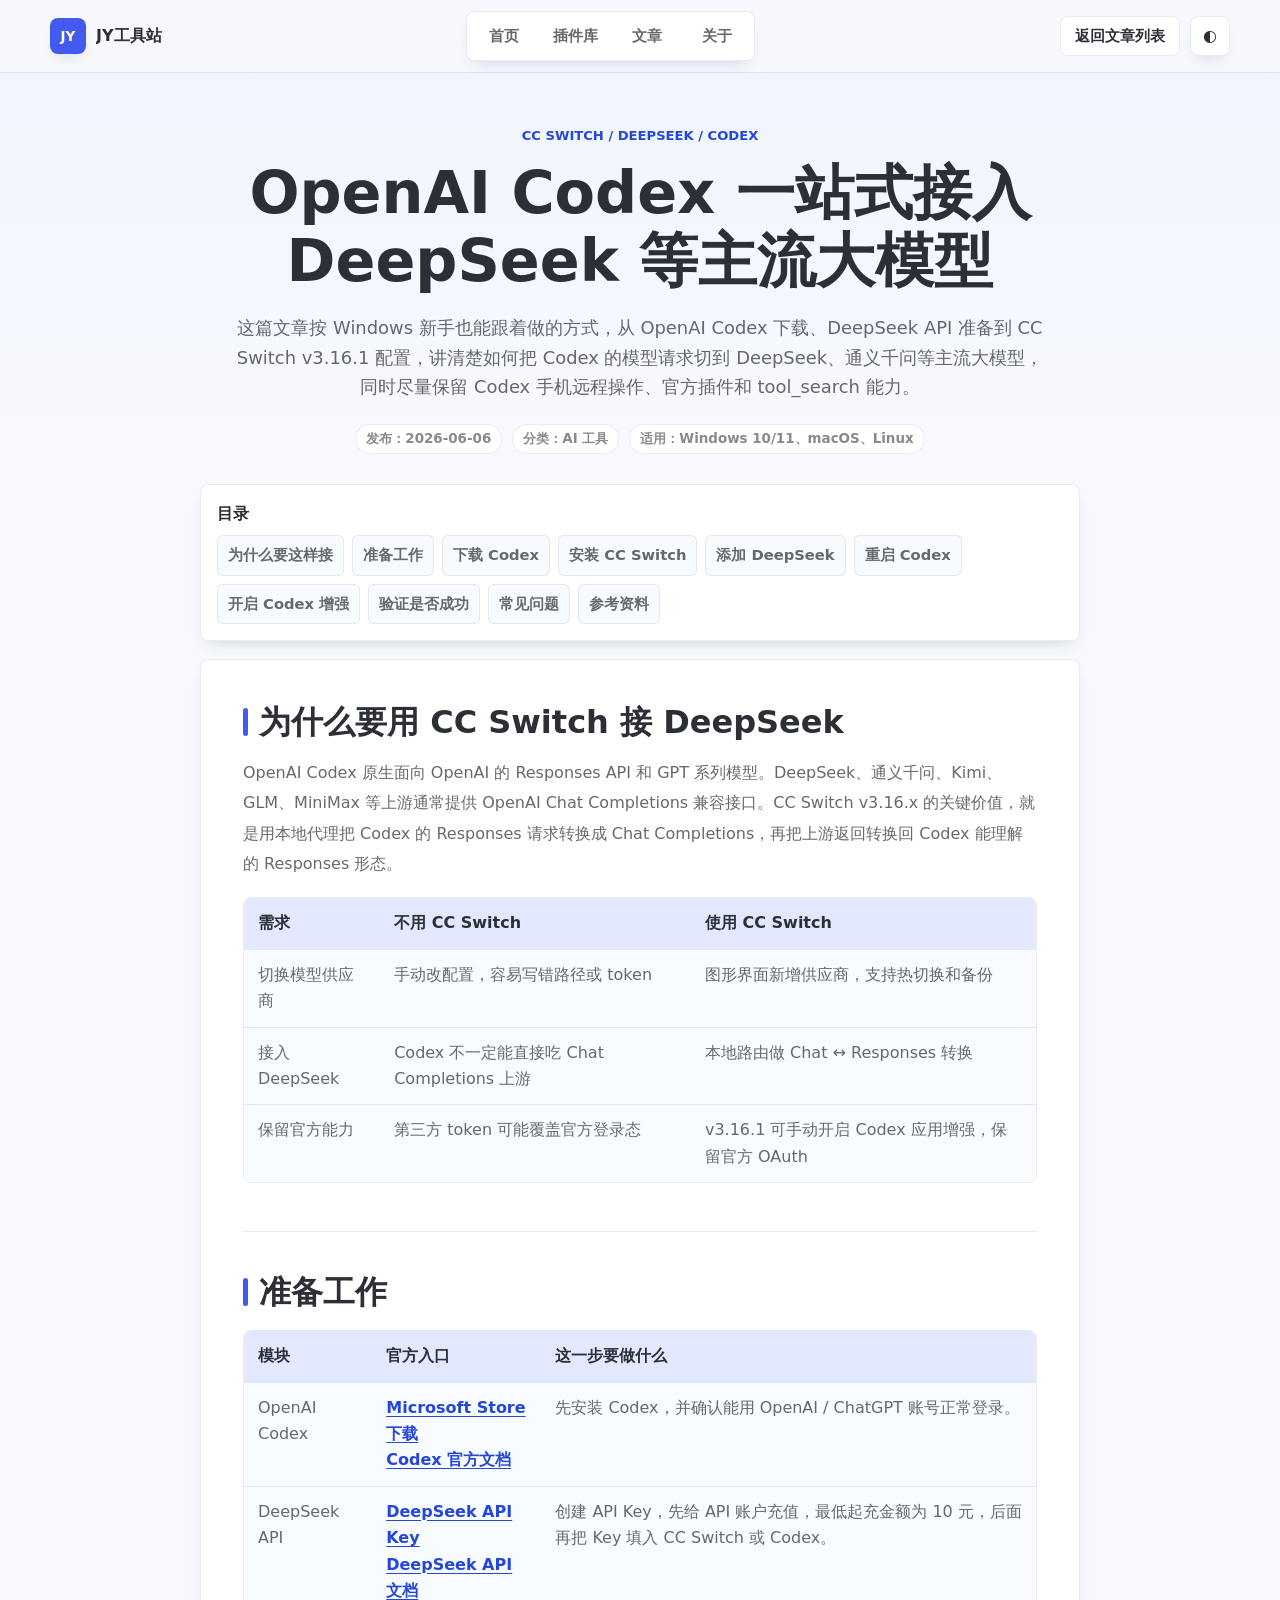
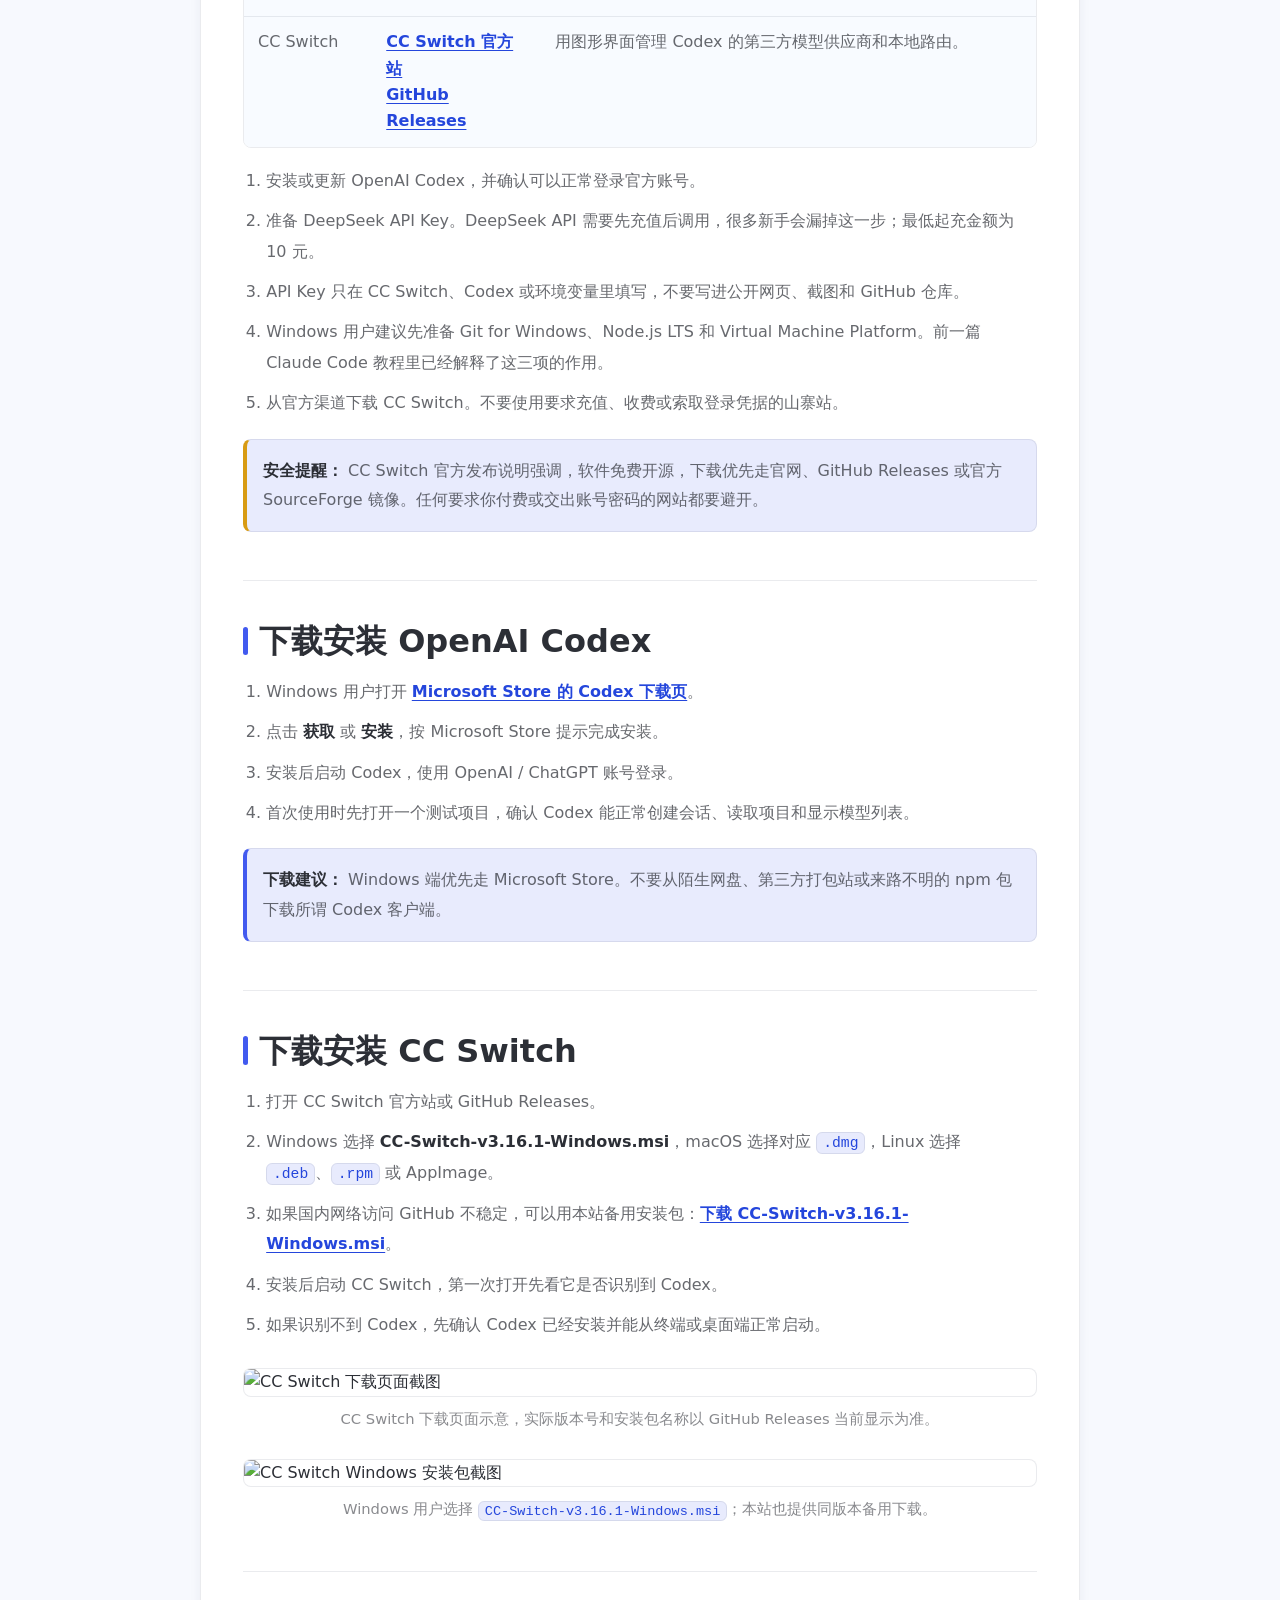
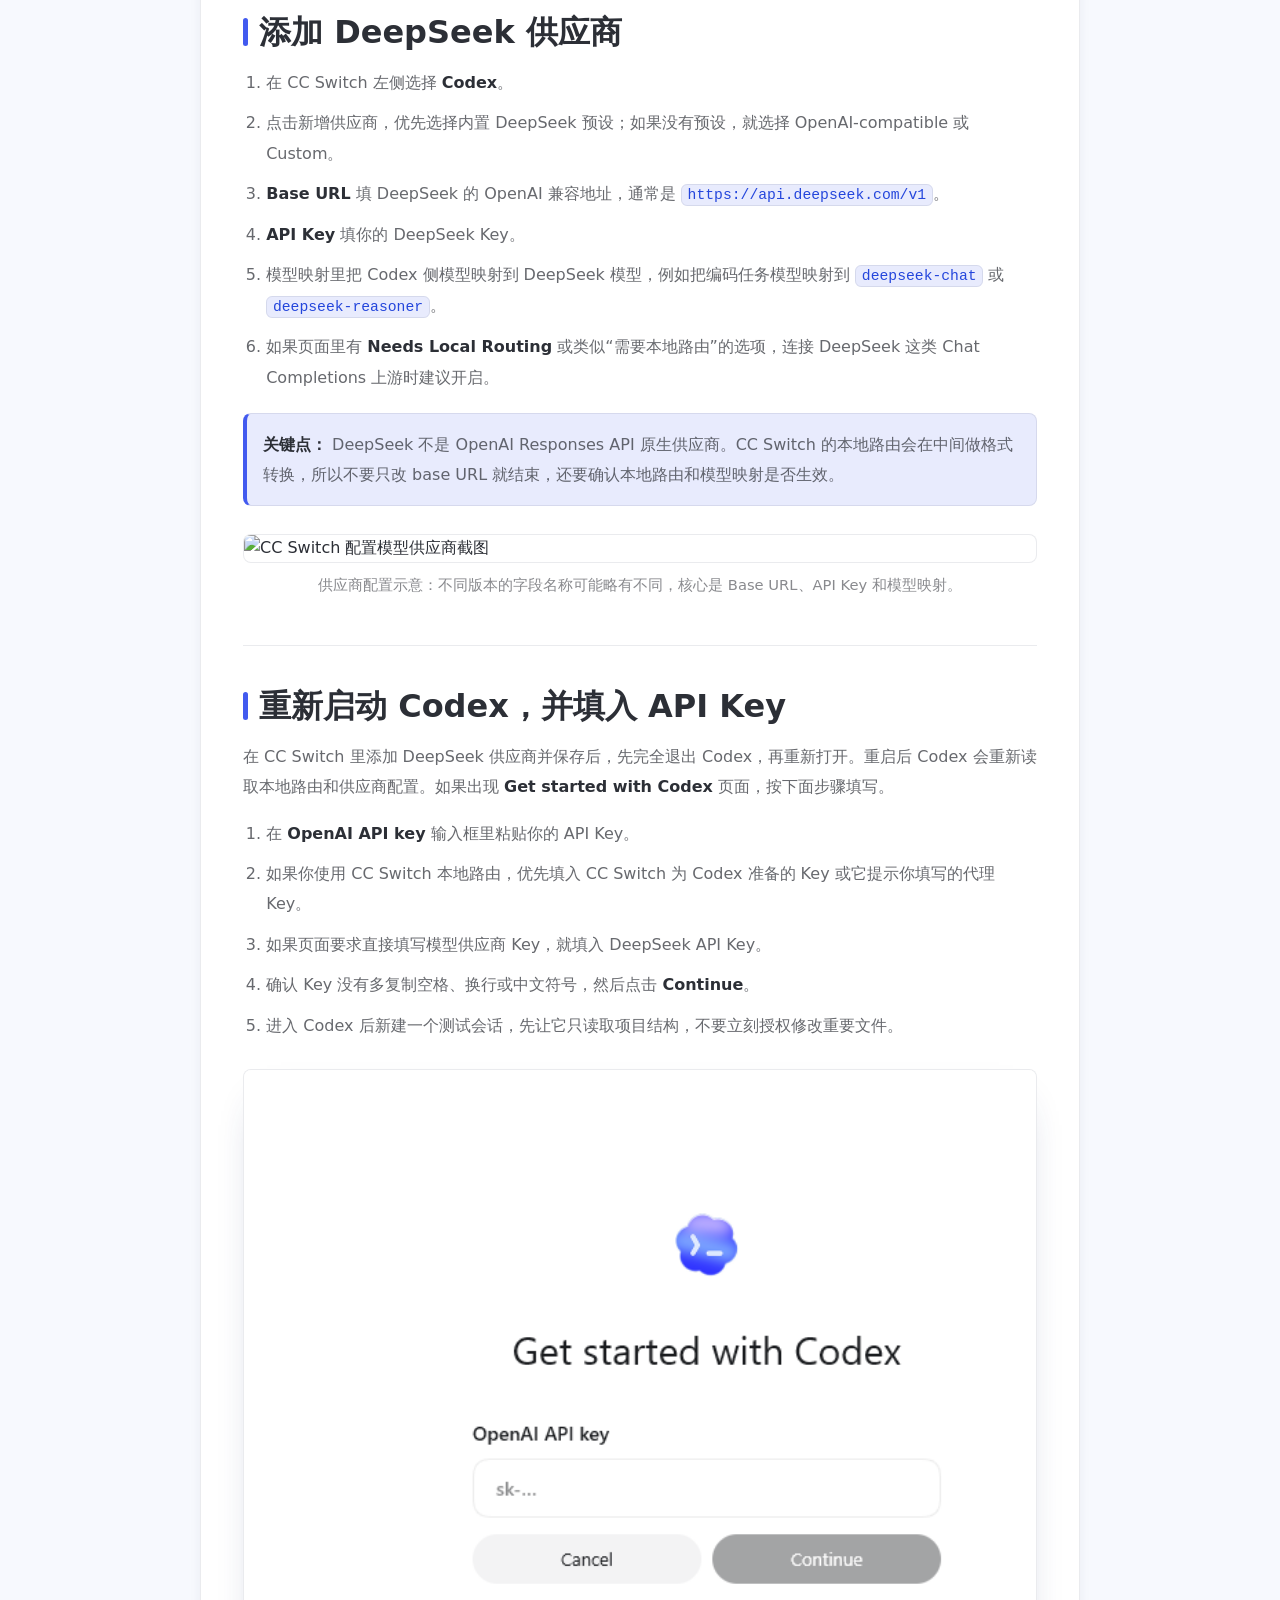
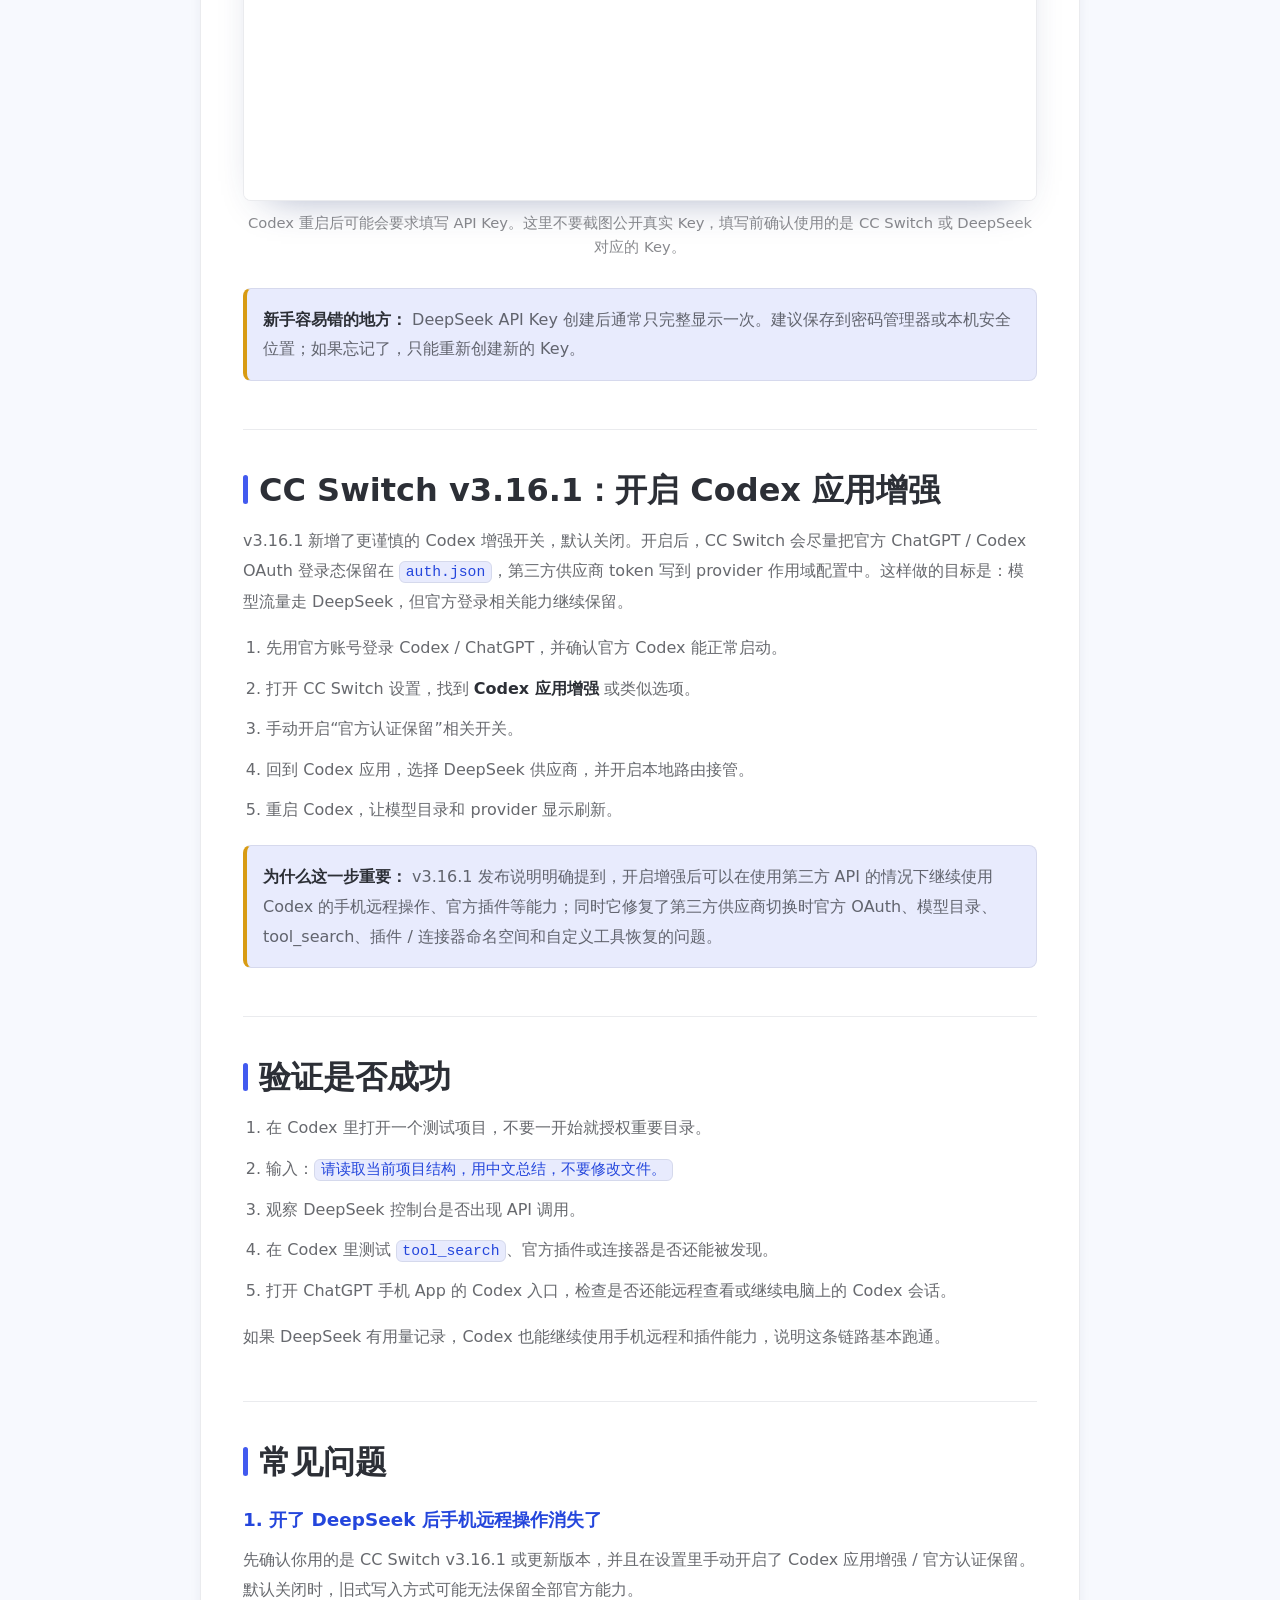
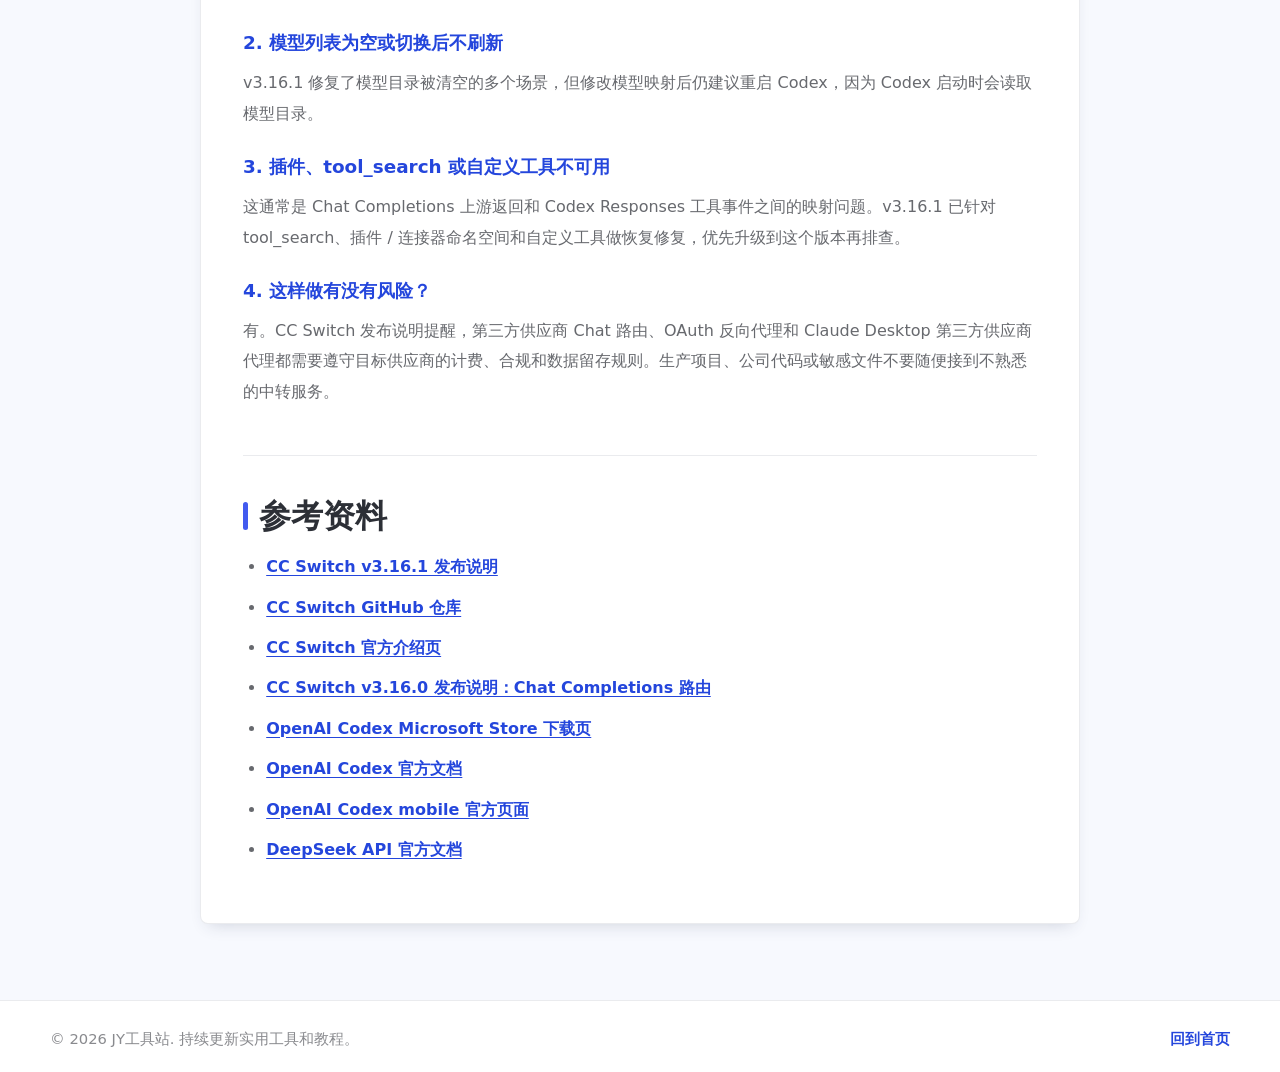
==== commit 7244d0f1: "Expand Codex API key setup steps" ====
--- a/posts/cc-switch-deepseek-chatgpt-codex.html
+++ b/posts/cc-switch-deepseek-chatgpt-codex.html
@@ -66,6 +66,7 @@
             <a href="#codex">下载 Codex</a>
             <a href="#install">安装 CC Switch</a>
             <a href="#provider">添加 DeepSeek</a>
+            <a href="#restart-codex">重启 Codex</a>
             <a href="#enhanced">开启 Codex 增强</a>
             <a href="#verify">验证是否成功</a>
             <a href="#trouble">常见问题</a>
@@ -134,7 +135,7 @@
                         <a href="https://platform.deepseek.com/api_keys" target="_blank" rel="noopener">DeepSeek API Key</a><br>
                         <a href="https://api-docs.deepseek.com/" target="_blank" rel="noopener">DeepSeek API 文档</a>
                       </td>
-                      <td>创建 API Key，后面填入 CC Switch，不要公开泄露。</td>
+                      <td>创建 API Key，先给 API 账户充值，最低起充金额为 10 元，后面再把 Key 填入 CC Switch 或 Codex。</td>
                     </tr>
                     <tr>
                       <td>CC Switch</td>
@@ -149,7 +150,8 @@
               </div>
               <ol>
                 <li>安装或更新 OpenAI Codex，并确认可以正常登录官方账号。</li>
-                <li>准备 DeepSeek API Key。只在 CC Switch 或环境变量里填写，不要写进公开网页、截图和 GitHub 仓库。</li>
+                <li>准备 DeepSeek API Key。DeepSeek API 需要先充值后调用，很多新手会漏掉这一步；最低起充金额为 10 元。</li>
+                <li>API Key 只在 CC Switch、Codex 或环境变量里填写，不要写进公开网页、截图和 GitHub 仓库。</li>
                 <li>Windows 用户建议先准备 Git for Windows、Node.js LTS 和 Virtual Machine Platform。前一篇 Claude Code 教程里已经解释了这三项的作用。</li>
                 <li>从官方渠道下载 CC Switch。不要使用要求充值、收费或索取登录凭据的山寨站。</li>
               </ol>
@@ -213,6 +215,28 @@
                 <img src="https://www.ytzy.net/wp-content/uploads/2026/06/ScreenShot_2026-06-03_224913_794.png" alt="CC Switch 配置模型供应商截图">
                 <figcaption>供应商配置示意：不同版本的字段名称可能略有不同，核心是 Base URL、API Key 和模型映射。</figcaption>
               </figure>
+            </section>
+
+            <section id="restart-codex">
+              <h2>重新启动 Codex，并填入 API Key</h2>
+              <p>
+                在 CC Switch 里添加 DeepSeek 供应商并保存后，先完全退出 Codex，再重新打开。重启后 Codex 会重新读取本地路由和供应商配置。如果出现 <strong>Get started with Codex</strong> 页面，按下面步骤填写。
+              </p>
+              <ol>
+                <li>在 <strong>OpenAI API key</strong> 输入框里粘贴你的 API Key。</li>
+                <li>如果你使用 CC Switch 本地路由，优先填入 CC Switch 为 Codex 准备的 Key 或它提示你填写的代理 Key。</li>
+                <li>如果页面要求直接填写模型供应商 Key，就填入 DeepSeek API Key。</li>
+                <li>确认 Key 没有多复制空格、换行或中文符号，然后点击 <strong>Continue</strong>。</li>
+                <li>进入 Codex 后新建一个测试会话，先让它只读取项目结构，不要立刻授权修改重要文件。</li>
+              </ol>
+              <figure class="article-figure">
+                <img src="../assets/codex-api-key-prompt.png" alt="Codex 启动后填写 OpenAI API key 的界面">
+                <figcaption>Codex 重启后可能会要求填写 API Key。这里不要截图公开真实 Key，填写前确认使用的是 CC Switch 或 DeepSeek 对应的 Key。</figcaption>
+              </figure>
+              <div class="callout warning">
+                <strong>新手容易错的地方：</strong>
+                DeepSeek API Key 创建后通常只完整显示一次。建议保存到密码管理器或本机安全位置；如果忘记了，只能重新创建新的 Key。
+              </div>
             </section>
 
             <section id="enhanced">
